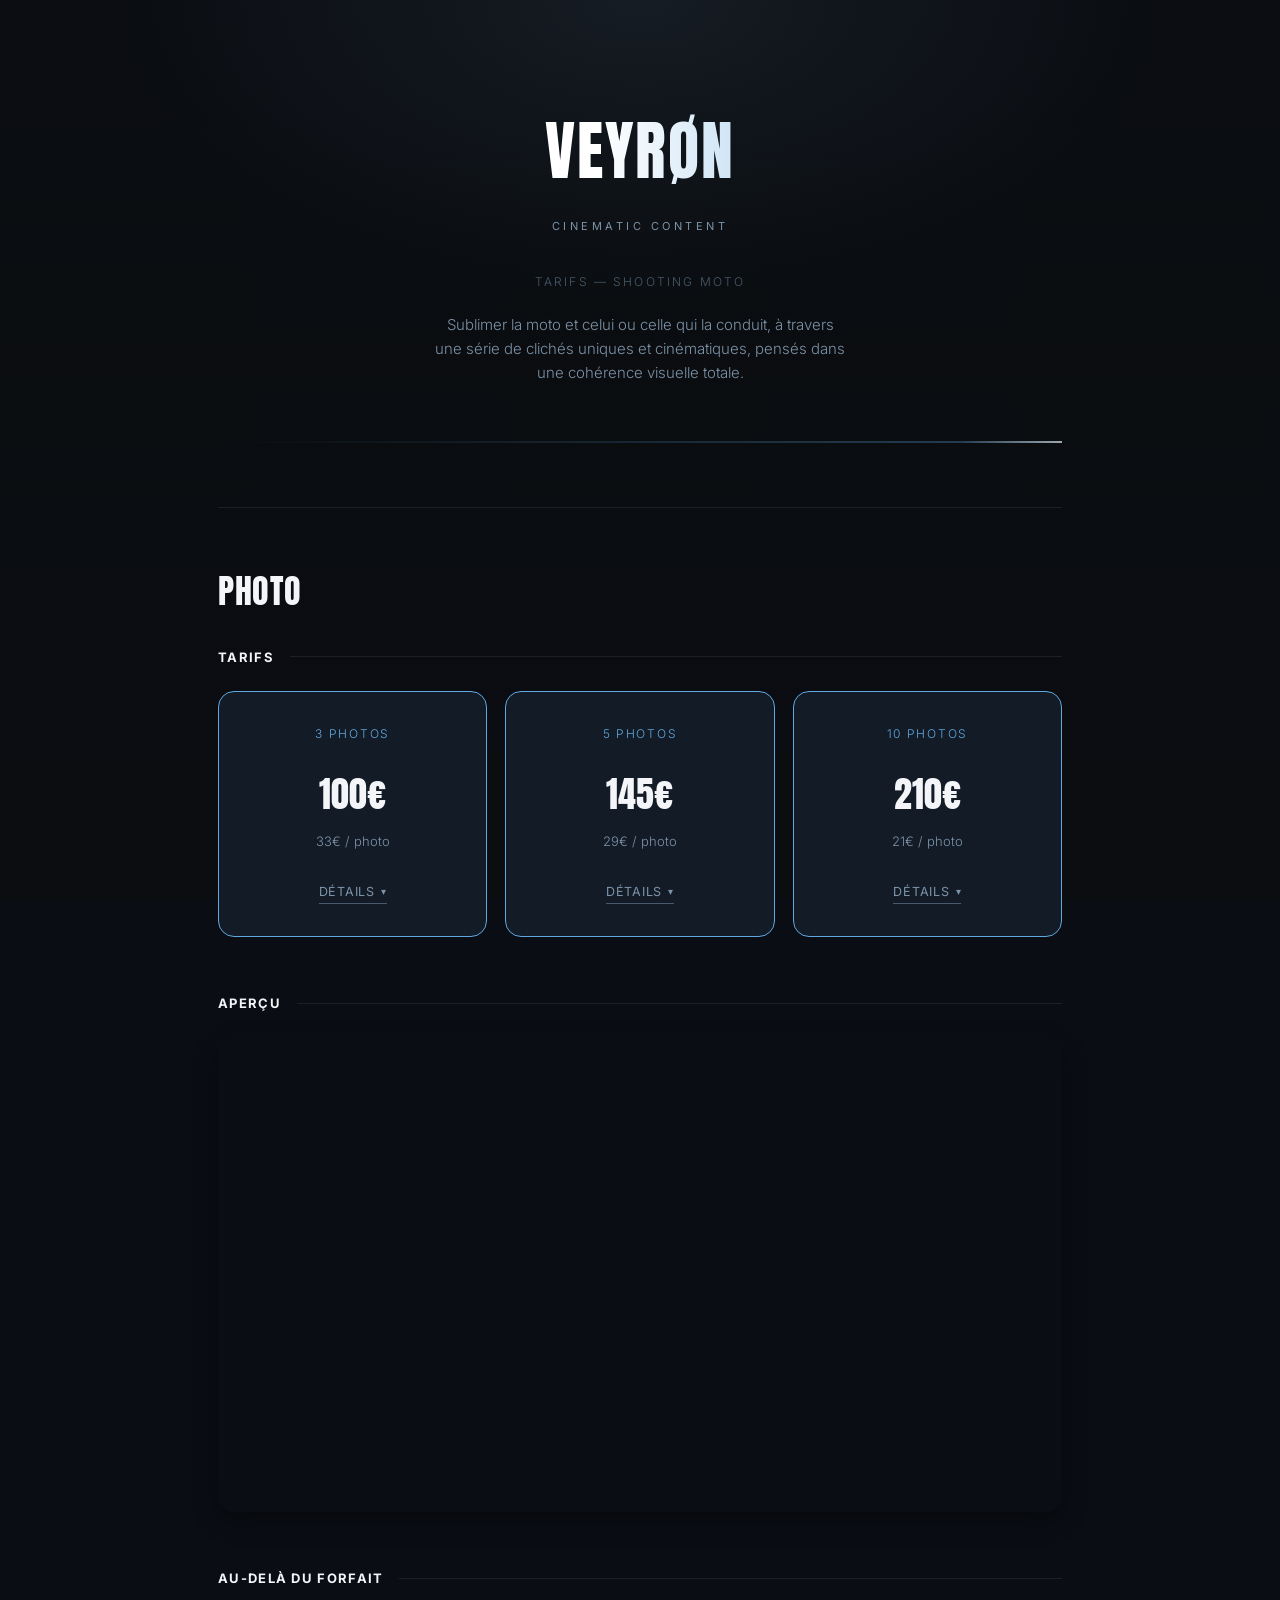
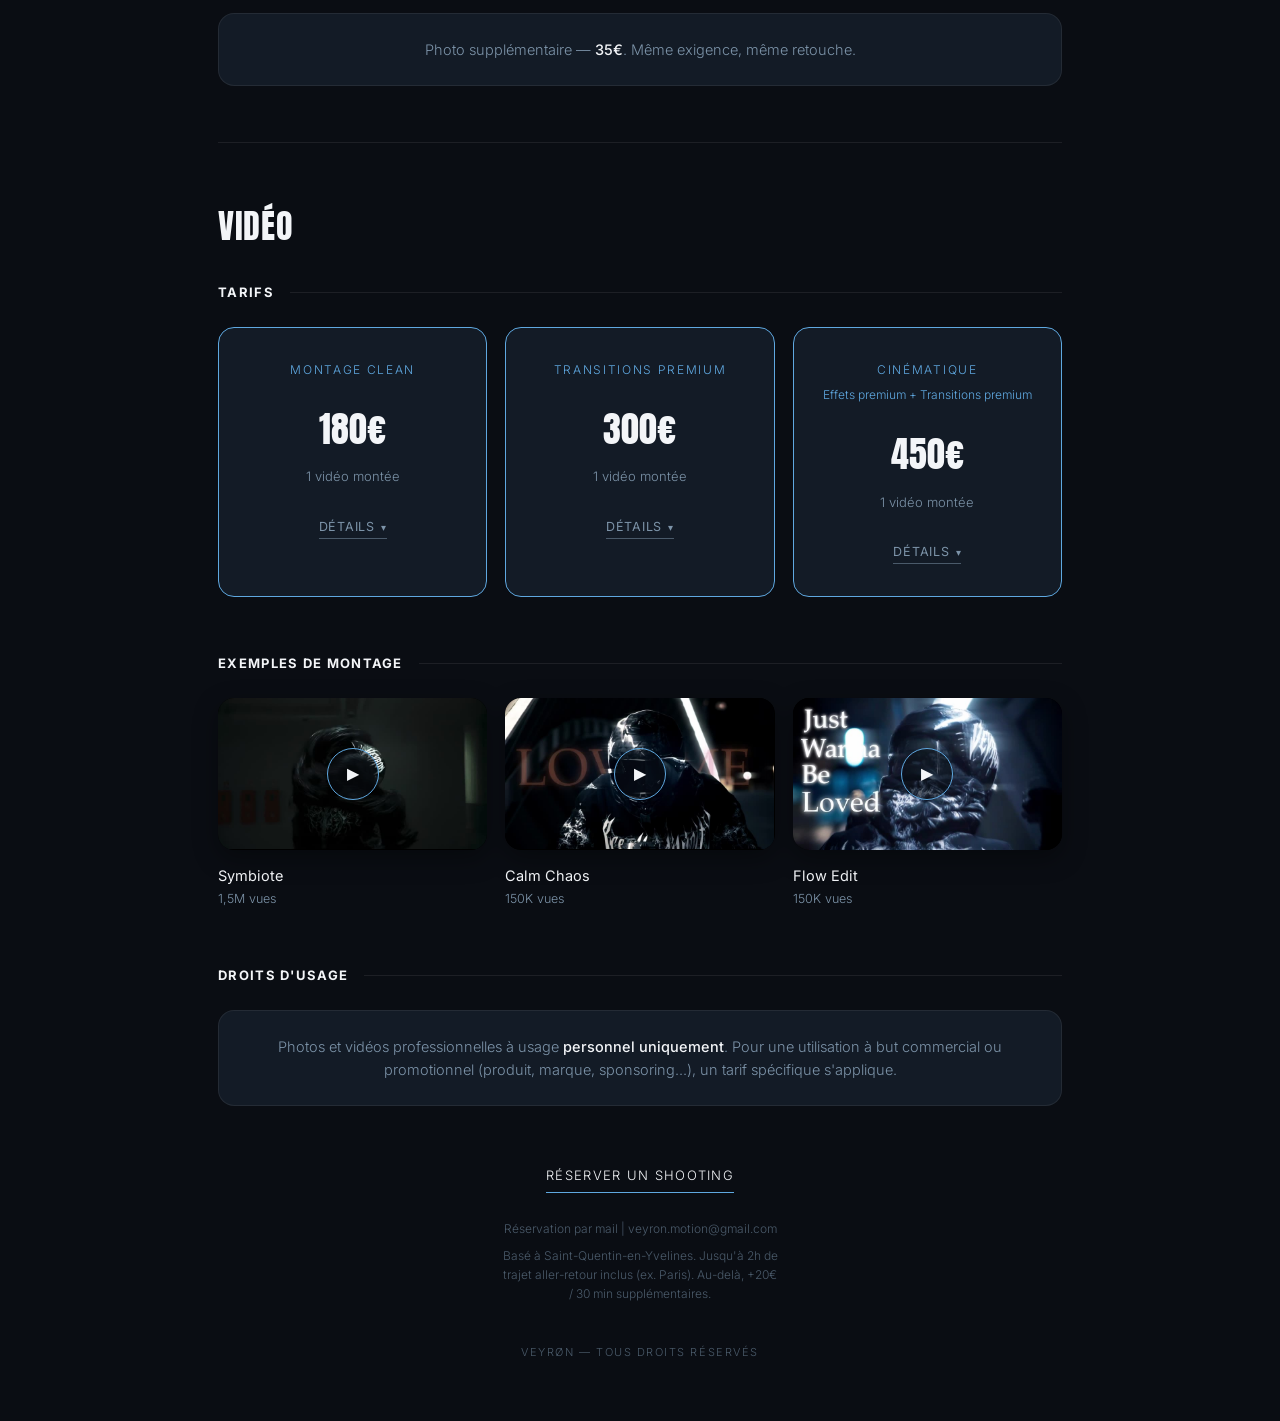
==== index.html @ ee070396 "Rename Index.html to index.html" ====
<!DOCTYPE html>
<html lang="fr">
<head>
<meta charset="UTF-8">
<meta name="viewport" content="width=device-width, initial-scale=1.0">
<title>VEYRØN — Tarifs</title>
<style>
  @import url('https://fonts.googleapis.com/css2?family=Anton&family=Inter:wght@300;400;500;700&display=swap');

  :root{
    --bg: #0A0D13;
    --card: #131B26;
    --card-border: rgba(255,255,255,0.07);
    --text: #F3F5F8;
    --muted: #7C93A8;
    --muted-2: #4A5A6A;
    --line: rgba(255,255,255,0.08);
    --accent: #5FA8E0;
    --accent-soft: rgba(95,168,224,0.30);
  }

  *{ box-sizing:border-box; }

  html, body{ height:100%; }

  body{
    margin:0;
    background:var(--bg);
    color:var(--text);
    font-family:'Inter', sans-serif;
    font-weight:300;
    line-height:1.6;
    -webkit-font-smoothing:antialiased;
    position:relative;
  }

  /* ---------- BACKGROUND PHOTO LAYER ----------
     Remplace background-image ci-dessous par le chemin de ta photo
     (ex: url('shoot-01.jpg')). Garde le double calque (dégradé + gris)
     pour rester lisible et fidèle au ton sombre de ton identité.
  ------------------------------------------------ */
  body::before{
    content:'';
    position:fixed;
    inset:0;
    z-index:-1;
    background:
      radial-gradient(ellipse 900px 500px at 50% 0%, rgba(95,168,224,0.10) 0%, transparent 60%),
      linear-gradient(180deg, rgba(10,13,19,0.94) 0%, rgba(10,13,19,0.90) 40%, rgba(10,13,19,0.97) 100%),
      url('');
    background-size:cover;
    background-position:center;
    filter:grayscale(35%);
  }

  .wrap{
    max-width:900px;
    margin:0 auto;
    padding:0 28px;
  }

  a{ color:inherit; }

  header{
    text-align:center;
    padding:100px 0 56px;
  }

  .wordmark{
    font-family:'Anton', sans-serif;
    font-weight:400;
    font-size:clamp(42px, 8vw, 64px);
    letter-spacing:0.03em;
    margin:0;
    background:linear-gradient(90deg, #FFFFFF 0%, #FFFFFF 45%, var(--accent) 100%);
    -webkit-background-clip:text;
    background-clip:text;
    color:transparent;
    animation:neonPulse 4s ease-in-out infinite;
  }

  @keyframes neonPulse{
    0%, 100%{ filter:drop-shadow(0 0 14px rgba(95,168,224,0.30)); }
    50%{ filter:drop-shadow(0 0 24px rgba(95,168,224,0.55)); }
  }

  .tagline{
    font-size:11px;
    letter-spacing:0.32em;
    text-transform:uppercase;
    color:var(--muted);
    margin:16px 0 0;
    font-weight:400;
  }

  .page-title{
    font-size:12px;
    letter-spacing:0.18em;
    text-transform:uppercase;
    color:var(--muted-2);
    margin:36px 0 0;
  }

  .intro{
    max-width:46ch;
    margin:22px auto 0;
    font-size:15px;
    color:var(--muted);
    font-weight:300;
  }

  .divider{
    height:2px;
    margin:0 0 64px;
    background:linear-gradient(90deg, transparent 0%, var(--accent-soft) 40%, #FFFFFF 50%, var(--accent-soft) 60%, transparent 100%);
    background-size:220% 100%;
    animation:shimmerMove 7s linear infinite;
  }

  @keyframes shimmerMove{
    0%{ background-position:140% 0; }
    100%{ background-position:-140% 0; }
  }

  .category-title{
    font-family:'Anton', sans-serif;
    font-weight:400;
    font-size:clamp(26px, 4vw, 34px);
    text-transform:uppercase;
    letter-spacing:0.02em;
    color:var(--text);
    text-align:left;
    margin:0 0 28px;
    padding-top:56px;
    border-top:1px solid var(--line);
  }

  .category-title:first-of-type{
    padding-top:0;
    border-top:none;
  }

  .section-label{
    display:flex;
    align-items:center;
    gap:16px;
    font-size:13px;
    font-weight:700;
    letter-spacing:0.1em;
    text-transform:uppercase;
    color:var(--text);
    margin:0 0 24px;
  }

  .section-label::after{
    content:'';
    flex:1;
    height:1px;
    background:var(--line);
  }

  .pricing{
    display:grid;
    grid-template-columns:repeat(3, 1fr);
    gap:18px;
    margin-bottom:56px;
  }

  .tier{
    background:var(--card);
    border:1px solid var(--accent);
    border-radius:16px;
    padding:32px 26px;
    text-align:center;
    opacity:0;
    transform:translateY(12px);
    animation:riseIn .6s ease forwards, glowPulse 3.5s ease-in-out infinite .6s;
  }

  .tier:nth-child(1){ animation-delay:.05s, .65s; }
  .tier:nth-child(2){ animation-delay:.15s, .75s; }
  .tier:nth-child(3){ animation-delay:.25s, .85s; }

  @keyframes riseIn{
    to{ opacity:1; transform:translateY(0); }
  }

  @keyframes glowPulse{
    0%, 100%{ box-shadow:0 0 0 1px var(--accent), 0 0 22px var(--accent-soft), 0 8px 24px rgba(0,0,0,0.35); }
    50%{ box-shadow:0 0 0 1px var(--accent), 0 0 38px rgba(95,168,224,0.5), 0 8px 24px rgba(0,0,0,0.35); }
  }

  .tier-eyebrow{
    font-size:12px;
    letter-spacing:0.14em;
    text-transform:uppercase;
    color:var(--accent);
    margin:0 0 22px;
    min-height:16px;
  }

  .tier-price{
    font-family:'Anton', sans-serif;
    font-weight:400;
    font-size:36px;
    margin:0;
    color:var(--text);
  }

  .tier-rate{
    font-size:13px;
    color:var(--muted);
    margin:8px 0 26px;
  }

  .toggle{
    background:none;
    border:none;
    color:var(--muted);
    font-family:'Inter', sans-serif;
    font-weight:400;
    font-size:12.5px;
    letter-spacing:0.06em;
    text-transform:uppercase;
    cursor:pointer;
    padding:0 0 4px;
    border-bottom:1px solid var(--muted-2);
    display:inline-flex;
    align-items:center;
    gap:6px;
    transition:color .2s ease, border-color .2s ease;
  }

  .toggle:hover{ color:var(--text); border-color:var(--accent); }

  .toggle:focus-visible{ outline:1px solid var(--accent); outline-offset:4px; }

  .toggle .arrow{
    display:inline-block;
    transition:transform .25s ease;
    font-size:10px;
  }

  .tier.is-open .toggle .arrow{ transform:rotate(180deg); }

  .details{
    display:grid;
    grid-template-rows:0fr;
    transition:grid-template-rows .35s ease;
    text-align:left;
  }

  .tier.is-open .details{ grid-template-rows:1fr; }

  .details-inner{ overflow:hidden; }

  .details-content{
    padding-top:26px;
  }

  .time-row{
    display:flex;
    justify-content:space-between;
    font-size:13.5px;
    padding:8px 0;
    border-bottom:1px solid var(--line);
    font-variant-numeric:tabular-nums;
  }

  .time-row span:first-child{ color:var(--muted); }

  .time-row.total{
    font-weight:400;
    color:var(--text);
    border-bottom:none;
    padding-top:12px;
  }

  .time-row.total span:first-child{ color:var(--text); }

  .details-note{
    font-size:13px;
    color:var(--muted);
    margin:18px 0 0;
  }

  .feature-list{
    list-style:none;
    margin:20px 0 0;
    padding:14px 0 4px;
    border-top:1px solid var(--line);
  }

  .feature-list li{
    display:flex;
    align-items:center;
    gap:10px;
    font-size:13.5px;
    color:var(--muted);
    padding:5px 0;
  }

  .feature-list li.checked{ color:var(--text); }

  .feature-list .icon{
    width:14px;
    flex-shrink:0;
    text-align:center;
    font-size:12px;
    color:var(--muted-2);
  }

  .feature-list li.checked .icon{ color:var(--accent); }

  .tier-subtitle{
    font-size:12px;
    color:var(--accent);
    margin:-16px 0 22px;
  }

  .showcase-grid{
    display:grid;
    grid-template-columns:repeat(3, 1fr);
    gap:18px;
  }

  .showcase-section{
    margin-bottom:56px;
  }

  .showcase-card{
    text-align:left;
  }

  .showcase-player{
    position:relative;
    width:100%;
    aspect-ratio:16/9;
    border-radius:16px;
    overflow:hidden;
    background:#000;
    box-shadow:0 8px 24px rgba(0,0,0,0.35);
  }

  .showcase-player video{
    width:100%;
    height:100%;
    object-fit:cover;
    display:block;
  }

  .play-btn{
    position:absolute;
    inset:0;
    margin:auto;
    width:52px;
    height:52px;
    border-radius:50%;
    border:1px solid var(--accent);
    background:rgba(10,13,19,0.55);
    color:var(--text);
    font-size:16px;
    display:flex;
    align-items:center;
    justify-content:center;
    cursor:pointer;
    transition:transform .2s ease, background .2s ease;
  }

  .play-btn:hover{ transform:scale(1.06); background:rgba(10,13,19,0.75); }

  .play-btn.is-hidden{ display:none; }

  .showcase-title{
    color:var(--text);
    font-size:14.5px;
    font-weight:400;
    margin:14px 0 2px;
  }

  .showcase-views{
    color:var(--muted);
    font-size:12.5px;
    margin:0;
  }

  .showcase-placeholder{
    display:flex;
    align-items:center;
    justify-content:center;
    text-align:center;
    height:100%;
    width:100%;
    border:1px dashed var(--card-border);
    border-radius:16px;
    color:var(--muted-2);
    font-size:12.5px;
    padding:20px;
  }

  @media (max-width:760px){
    .showcase-grid{ grid-template-columns:1fr; }
  }

  .extra{
    text-align:center;
    margin-bottom:56px;
  }

  .extra:last-of-type{
    margin-bottom:0;
  }

  .extra .section-label{ text-align:left; }

  .extra-card{
    background:var(--card);
    border:1px solid var(--card-border);
    border-radius:16px;
    padding:24px 28px;
  }

  .extra-card p{
    margin:0;
    font-size:14.5px;
    color:var(--muted);
  }

  .extra-card strong{ color:var(--text); font-weight:500; }

  footer{
    padding:56px 0 60px;
    text-align:center;
  }

  .cta{
    display:inline-block;
    font-size:13px;
    letter-spacing:0.1em;
    text-transform:uppercase;
    color:var(--text);
    text-decoration:none;
    border-bottom:1px solid var(--accent);
    padding-bottom:6px;
    transition:opacity .2s ease, text-shadow .3s ease, border-color .3s ease;
  }

  .cta:hover{
    opacity:1;
    border-color:#FFFFFF;
    text-shadow:0 0 14px rgba(95,168,224,0.65);
  }

  .cta:focus-visible{ outline:1px solid var(--accent); outline-offset:4px; }

  .fine-print{
    font-size:12px;
    color:var(--muted-2);
    margin:26px 0 0;
    max-width:40ch;
    margin-left:auto;
    margin-right:auto;
  }

  .fine-print + .fine-print{
    margin-top:8px;
  }

  .copyright{
    font-size:11px;
    letter-spacing:0.14em;
    text-transform:uppercase;
    color:var(--muted-2);
    margin:40px 0 0;
  }

  @media (max-width:760px){
    .pricing{ grid-template-columns:1fr; }
    body::before{ background-attachment:scroll; }
  }

  @media (prefers-reduced-motion: reduce){
    .details, .arrow{ transition:none; }
    .wordmark, .divider, .tier{ animation:none; }
    .tier{ box-shadow:0 0 0 1px var(--accent), 0 0 22px var(--accent-soft), 0 8px 24px rgba(0,0,0,0.35); }
    .wordmark{ filter:drop-shadow(0 0 16px rgba(95,168,224,0.35)); }
  }

  .gallery-section{
    margin:0 0 56px;
  }

  .gallery-frame{
    position:relative;
    width:100%;
    aspect-ratio:16/9;
    border-radius:16px;
    overflow:hidden;
    box-shadow:0 8px 24px rgba(0,0,0,0.35);
  }

  .gallery-frame img{
    position:absolute;
    inset:0;
    width:100%;
    height:100%;
    object-fit:cover;
    opacity:0;
    animation:galleryFade 20s ease-in-out infinite;
  }

  .gallery-frame img:nth-of-type(1){ animation-delay:0s; }
  .gallery-frame img:nth-of-type(2){ animation-delay:5s; }
  .gallery-frame img:nth-of-type(3){ animation-delay:10s; }
  .gallery-frame img:nth-of-type(4){ animation-delay:15s; }

  @keyframes galleryFade{
    0%{ opacity:0; }
    5%{ opacity:1; }
    23%{ opacity:1; }
    25%{ opacity:0; }
    100%{ opacity:0; }
  }

  @media (prefers-reduced-motion: reduce){
    .gallery-frame img{ animation:none; opacity:0; }
    .gallery-frame img:nth-of-type(1){ opacity:1; }
  }
</style>
</head>
<body>

<div class="wrap">

  <header>
    <p class="wordmark">VEYRØN</p>
    <p class="tagline">Cinematic Content</p>
    <p class="page-title">Tarifs — Shooting moto</p>
    <p class="intro">Sublimer la moto et celui ou celle qui la conduit, à travers une série de clichés uniques et cinématiques, pensés dans une cohérence visuelle totale.</p>
  </header>

  <div class="divider"></div>

  <div class="category-title">Photo</div>

  <div class="section-label">Tarifs</div>

  <section class="pricing">

    <article class="tier" data-tier="3">
      <p class="tier-eyebrow">3 Photos</p>
      <p class="tier-price">100€</p>
      <p class="tier-rate">33€ / photo</p>
      <button class="toggle" aria-expanded="false">
        <span class="label">Détails</span>
        <span class="arrow">▾</span>
      </button>
      <div class="details">
        <div class="details-inner">
          <div class="details-content">
            <div class="time-row"><span>Mise en place &amp; échange</span><span>1h00</span></div>
            <div class="time-row"><span>Déplacement</span><span>jusqu'à 2h00</span></div>
            <div class="time-row"><span>Shooting</span><span>0h30</span></div>
            <div class="time-row"><span>Retouche</span><span>1h00</span></div>
            <div class="time-row total"><span>Total</span><span>~4h30</span></div>
            <p class="details-note">Sélection parmi un shoot plus large.</p>
            <p class="details-note">Déplacement inclus jusqu'à 2h aller-retour (basé à Saint-Quentin-en-Yvelines). Au-delà, +20€ / 30 min.</p>
            <p class="details-note">Livraison des fichiers en haute résolution, réservés à un usage personnel.</p>
          </div>
        </div>
      </div>
    </article>

    <article class="tier" data-tier="5">
      <p class="tier-eyebrow">5 Photos</p>
      <p class="tier-price">145€</p>
      <p class="tier-rate">29€ / photo</p>
      <button class="toggle" aria-expanded="false">
        <span class="label">Détails</span>
        <span class="arrow">▾</span>
      </button>
      <div class="details">
        <div class="details-inner">
          <div class="details-content">
            <div class="time-row"><span>Mise en place &amp; échange</span><span>1h00</span></div>
            <div class="time-row"><span>Déplacement</span><span>jusqu'à 2h00</span></div>
            <div class="time-row"><span>Shooting</span><span>0h35</span></div>
            <div class="time-row"><span>Retouche</span><span>1h40</span></div>
            <div class="time-row total"><span>Total</span><span>~5h15</span></div>
            <p class="details-note">Sélection parmi un shoot plus large.</p>
            <p class="details-note">Déplacement inclus jusqu'à 2h aller-retour (basé à Saint-Quentin-en-Yvelines). Au-delà, +20€ / 30 min.</p>
            <p class="details-note">Livraison des fichiers en haute résolution, réservés à un usage personnel.</p>
          </div>
        </div>
      </div>
    </article>

    <article class="tier" data-tier="10">
      <p class="tier-eyebrow">10 Photos</p>
      <p class="tier-price">210€</p>
      <p class="tier-rate">21€ / photo</p>
      <button class="toggle" aria-expanded="false">
        <span class="label">Détails</span>
        <span class="arrow">▾</span>
      </button>
      <div class="details">
        <div class="details-inner">
          <div class="details-content">
            <div class="time-row"><span>Mise en place &amp; échange</span><span>1h00</span></div>
            <div class="time-row"><span>Déplacement</span><span>jusqu'à 2h00</span></div>
            <div class="time-row"><span>Shooting</span><span>0h40</span></div>
            <div class="time-row"><span>Retouche</span><span>3h20</span></div>
            <div class="time-row total"><span>Total</span><span>~7h00</span></div>
            <p class="details-note">Sélection parmi un shoot plus large.</p>
            <p class="details-note">Déplacement inclus jusqu'à 2h aller-retour (basé à Saint-Quentin-en-Yvelines). Au-delà, +20€ / 30 min.</p>
            <p class="details-note">Livraison des fichiers en haute résolution, réservés à un usage personnel.</p>
          </div>
        </div>
      </div>
    </article>

  </section>

  <div class="gallery-section">
    <div class="section-label">Aperçu</div>
    <div class="gallery-frame">
      <img src="[data-uri]" alt="Photo issue d'un shooting VEYRØN — casque et éclairage ambré">
      <img src="[data-uri]" alt="Photo issue d'un shooting VEYRØN — moto en environnement urbain nocturne">
      <img src="[data-uri]" alt="Photo issue d'un shooting VEYRØN — casque chrome en contre-jour">
      <img src="[data-uri]" alt="Photo issue d'un shooting VEYRØN — casque noir AGV en clair-obscur">
    </div>
  </div>

  <div class="extra">
    <div class="section-label">Au-delà du forfait</div>
    <div class="extra-card">
      <p>Photo supplémentaire — <strong>35€</strong>. Même exigence, même retouche.</p>
    </div>
  </div>

  <div class="category-title">Vidéo</div>

  <div class="section-label">Tarifs</div>

  <section class="pricing">

    <article class="tier" data-tier="clean">
      <p class="tier-eyebrow">Montage Clean</p>
      <p class="tier-price">180€</p>
      <p class="tier-rate">1 vidéo montée</p>
      <button class="toggle" aria-expanded="false">
        <span class="label">Détails</span>
        <span class="arrow">▾</span>
      </button>
      <div class="details">
        <div class="details-inner">
          <div class="details-content">
            <div class="time-row"><span>Brief créatif (appel)</span><span>0h30</span></div>
            <div class="time-row"><span>Déplacement</span><span>jusqu'à 2h00</span></div>
            <div class="time-row"><span>Tournage</span><span>1h15</span></div>
            <div class="time-row"><span>Montage</span><span>4h00</span></div>
            <div class="time-row total"><span>Total</span><span>~7h45</span></div>
            <ul class="feature-list">
              <li class="checked"><span class="icon">✓</span>Plans 4K filmés professionnellement</li>
              <li class="checked"><span class="icon">✓</span>Étalonnage cinématographique</li>
              <li class="checked"><span class="icon">✓</span>Transitions classiques</li>
              <li><span class="icon">✕</span>Transitions premium</li>
              <li><span class="icon">✕</span>Sound design personnalisé</li>
              <li><span class="icon">✕</span>Effets premium sur les clips</li>
              <li><span class="icon">✕</span>Boucle seamless</li>
            </ul>
            <p class="details-note">Déplacement inclus jusqu'à 2h aller-retour (basé à Saint-Quentin-en-Yvelines). Au-delà, +20€ / 30 min.</p>
            <p class="details-note">Livraison des fichiers en haute résolution, réservés à un usage personnel.</p>
          </div>
        </div>
      </div>
    </article>

    <article class="tier" data-tier="premium">
      <p class="tier-eyebrow">Transitions Premium</p>
      <p class="tier-price">300€</p>
      <p class="tier-rate">1 vidéo montée</p>
      <button class="toggle" aria-expanded="false">
        <span class="label">Détails</span>
        <span class="arrow">▾</span>
      </button>
      <div class="details">
        <div class="details-inner">
          <div class="details-content">
            <div class="time-row"><span>Brief créatif (appel)</span><span>0h30</span></div>
            <div class="time-row"><span>Déplacement</span><span>jusqu'à 2h00</span></div>
            <div class="time-row"><span>Tournage</span><span>1h15</span></div>
            <div class="time-row"><span>Montage</span><span>6h00</span></div>
            <div class="time-row total"><span>Total</span><span>~9h45</span></div>
            <ul class="feature-list">
              <li class="checked"><span class="icon">✓</span>Plans 4K filmés professionnellement</li>
              <li class="checked"><span class="icon">✓</span>Étalonnage cinématographique</li>
              <li class="checked"><span class="icon">✓</span>Transitions classiques</li>
              <li class="checked"><span class="icon">✓</span>Transitions premium</li>
              <li class="checked"><span class="icon">✓</span>Sound design personnalisé</li>
              <li><span class="icon">✕</span>Effets premium sur les clips</li>
              <li><span class="icon">✕</span>Boucle seamless</li>
            </ul>
            <p class="details-note">Déplacement inclus jusqu'à 2h aller-retour (basé à Saint-Quentin-en-Yvelines). Au-delà, +20€ / 30 min.</p>
            <p class="details-note">Livraison des fichiers en haute résolution, réservés à un usage personnel.</p>
          </div>
        </div>
      </div>
    </article>

    <article class="tier" data-tier="cinematique">
      <p class="tier-eyebrow">Cinématique</p>
      <p class="tier-subtitle">Effets premium + Transitions premium</p>
      <p class="tier-price">450€</p>
      <p class="tier-rate">1 vidéo montée</p>
      <button class="toggle" aria-expanded="false">
        <span class="label">Détails</span>
        <span class="arrow">▾</span>
      </button>
      <div class="details">
        <div class="details-inner">
          <div class="details-content">
            <div class="time-row"><span>Brief créatif (appel)</span><span>0h30</span></div>
            <div class="time-row"><span>Déplacement</span><span>jusqu'à 2h00</span></div>
            <div class="time-row"><span>Tournage</span><span>1h15</span></div>
            <div class="time-row"><span>Montage</span><span>10h00</span></div>
            <div class="time-row total"><span>Total</span><span>~13h45</span></div>
            <ul class="feature-list">
              <li class="checked"><span class="icon">✓</span>Plans 4K filmés professionnellement</li>
              <li class="checked"><span class="icon">✓</span>Étalonnage cinématographique</li>
              <li class="checked"><span class="icon">✓</span>Transitions classiques</li>
              <li class="checked"><span class="icon">✓</span>Transitions premium</li>
              <li class="checked"><span class="icon">✓</span>Sound design personnalisé</li>
              <li class="checked"><span class="icon">✓</span>Effets premium sur les clips</li>
              <li class="checked"><span class="icon">✓</span>Boucle seamless</li>
            </ul>
            <p class="details-note">Déplacement inclus jusqu'à 2h aller-retour (basé à Saint-Quentin-en-Yvelines). Au-delà, +20€ / 30 min.</p>
            <p class="details-note">Livraison des fichiers en haute résolution, réservés à un usage personnel.</p>
          </div>
        </div>
      </div>
    </article>

  </section>

  <div class="showcase-section">
    <div class="section-label">Exemples de montage</div>
    <div class="showcase-grid">

      <div class="showcase-card">
        <div class="showcase-player">
          <video preload="metadata" poster="[data-uri]" playsinline>
            <source src="venom.mp4" type="video/mp4">
          </video>
          <button class="play-btn" aria-label="Lire la vidéo">▶</button>
        </div>
        <p class="showcase-title">Symbiote</p>
        <p class="showcase-views">1,5M vues</p>
      </div>

      <div class="showcase-card">
        <div class="showcase-player">
          <video preload="metadata" poster="[data-uri]" playsinline>
            <source src="calm-chaos.mp4" type="video/mp4">
          </video>
          <button class="play-btn" aria-label="Lire la vidéo">▶</button>
        </div>
        <p class="showcase-title">Calm Chaos</p>
        <p class="showcase-views">150K vues</p>
      </div>

      <div class="showcase-card">
        <div class="showcase-player">
          <video preload="metadata" poster="[data-uri]" playsinline>
            <source src="flow-edit.mp4" type="video/mp4">
          </video>
          <button class="play-btn" aria-label="Lire la vidéo">▶</button>
        </div>
        <p class="showcase-title">Flow Edit</p>
        <p class="showcase-views">150K vues</p>
      </div>

    </div>
  </div>

  <div class="extra">
    <div class="section-label">Droits d'usage</div>
    <div class="extra-card">
      <p>Photos et vidéos professionnelles à usage <strong>personnel uniquement</strong>. Pour une utilisation à but commercial ou promotionnel (produit, marque, sponsoring...), un tarif spécifique s'applique.</p>
    </div>
  </div>

  <footer>
    <a class="cta" href="mailto:veyron.motion@gmail.com?subject=RESERVATION%20SHOOTING">Réserver un shooting</a>
    <p class="fine-print">Réservation par mail | veyron.motion@gmail.com</p>
    <p class="fine-print">Basé à Saint-Quentin-en-Yvelines. Jusqu'à 2h de trajet aller-retour inclus (ex. Paris). Au-delà, +20€ / 30 min supplémentaires.</p>
    <p class="copyright">VEYRØN — Tous droits réservés</p>
  </footer>

</div>

<script>
  document.querySelectorAll('.toggle').forEach(function(btn){
    btn.addEventListener('click', function(){
      var tier = btn.closest('.tier');
      var expanded = btn.getAttribute('aria-expanded') === 'true';
      btn.setAttribute('aria-expanded', String(!expanded));
      tier.classList.toggle('is-open', !expanded);
    });
  });
  document.querySelectorAll('.showcase-player').forEach(function(player){
    var video = player.querySelector('video');
    var btn = player.querySelector('.play-btn');
    if(!video || !btn) return;
    btn.addEventListener('click', function(){
      video.controls = true;
      video.play();
      btn.classList.add('is-hidden');
    });
  });
</script>

</body>
</html>
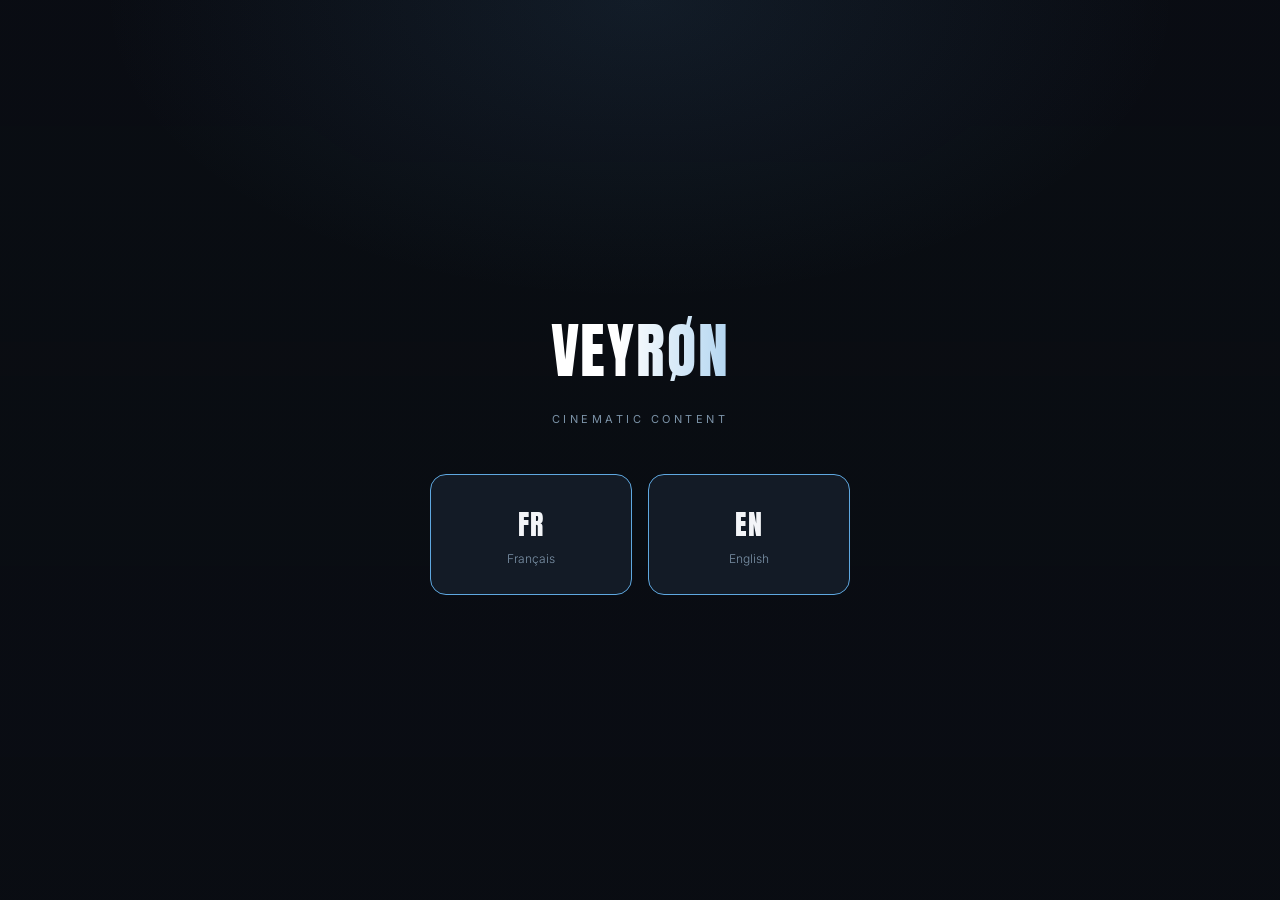
==== commit bc3a9f4c: "Rename Index.html to index.html" ====
--- a/index.html
+++ b/index.html
@@ -3,9 +3,9 @@
 <head>
 <meta charset="UTF-8">
 <meta name="viewport" content="width=device-width, initial-scale=1.0">
-<title>VEYRØN — Tarifs</title>
+<title>VEYRØN</title>
 <style>
-  @import url('https://fonts.googleapis.com/css2?family=Anton&family=Inter:wght@300;400;500;700&display=swap');
+  @import url('https://fonts.googleapis.com/css2?family=Anton&family=Inter:wght@300;400;500&display=swap');
 
   :root{
     --bg: #0A0D13;
@@ -13,7 +13,6 @@
     --card-border: rgba(255,255,255,0.07);
     --text: #F3F5F8;
     --muted: #7C93A8;
-    --muted-2: #4A5A6A;
     --line: rgba(255,255,255,0.08);
     --accent: #5FA8E0;
     --accent-soft: rgba(95,168,224,0.30);
@@ -29,16 +28,13 @@
     color:var(--text);
     font-family:'Inter', sans-serif;
     font-weight:300;
-    line-height:1.6;
     -webkit-font-smoothing:antialiased;
-    position:relative;
+    display:flex;
+    align-items:center;
+    justify-content:center;
+    padding:24px;
   }
 
-  /* ---------- BACKGROUND PHOTO LAYER ----------
-     Remplace background-image ci-dessous par le chemin de ta photo
-     (ex: url('shoot-01.jpg')). Garde le double calque (dégradé + gris)
-     pour rester lisible et fidèle au ton sombre de ton identité.
-  ------------------------------------------------ */
   body::before{
     content:'';
     position:fixed;
@@ -46,30 +42,19 @@
     z-index:-1;
     background:
       radial-gradient(ellipse 900px 500px at 50% 0%, rgba(95,168,224,0.10) 0%, transparent 60%),
-      linear-gradient(180deg, rgba(10,13,19,0.94) 0%, rgba(10,13,19,0.90) 40%, rgba(10,13,19,0.97) 100%),
-      url('');
-    background-size:cover;
-    background-position:center;
-    filter:grayscale(35%);
+      linear-gradient(180deg, rgba(10,13,19,0.94) 0%, rgba(10,13,19,0.90) 40%, rgba(10,13,19,0.97) 100%);
   }
 
   .wrap{
-    max-width:900px;
-    margin:0 auto;
-    padding:0 28px;
-  }
-
-  a{ color:inherit; }
-
-  header{
     text-align:center;
-    padding:100px 0 56px;
+    max-width:420px;
+    width:100%;
   }
 
   .wordmark{
     font-family:'Anton', sans-serif;
     font-weight:400;
-    font-size:clamp(42px, 8vw, 64px);
+    font-size:clamp(42px, 10vw, 60px);
     letter-spacing:0.03em;
     margin:0;
     background:linear-gradient(90deg, #FFFFFF 0%, #FFFFFF 45%, var(--accent) 100%);
@@ -89,736 +74,74 @@
     letter-spacing:0.32em;
     text-transform:uppercase;
     color:var(--muted);
-    margin:16px 0 0;
+    margin:16px 0 48px;
     font-weight:400;
   }
 
-  .page-title{
-    font-size:12px;
-    letter-spacing:0.18em;
-    text-transform:uppercase;
-    color:var(--muted-2);
-    margin:36px 0 0;
+  .lang-grid{
+    display:grid;
+    grid-template-columns:1fr 1fr;
+    gap:16px;
   }
 
-  .intro{
-    max-width:46ch;
-    margin:22px auto 0;
-    font-size:15px;
-    color:var(--muted);
-    font-weight:300;
-  }
-
-  .divider{
-    height:2px;
-    margin:0 0 64px;
-    background:linear-gradient(90deg, transparent 0%, var(--accent-soft) 40%, #FFFFFF 50%, var(--accent-soft) 60%, transparent 100%);
-    background-size:220% 100%;
-    animation:shimmerMove 7s linear infinite;
-  }
-
-  @keyframes shimmerMove{
-    0%{ background-position:140% 0; }
-    100%{ background-position:-140% 0; }
-  }
-
-  .category-title{
-    font-family:'Anton', sans-serif;
-    font-weight:400;
-    font-size:clamp(26px, 4vw, 34px);
-    text-transform:uppercase;
-    letter-spacing:0.02em;
-    color:var(--text);
-    text-align:left;
-    margin:0 0 28px;
-    padding-top:56px;
-    border-top:1px solid var(--line);
-  }
-
-  .category-title:first-of-type{
-    padding-top:0;
-    border-top:none;
-  }
-
-  .section-label{
-    display:flex;
-    align-items:center;
-    gap:16px;
-    font-size:13px;
-    font-weight:700;
-    letter-spacing:0.1em;
-    text-transform:uppercase;
-    color:var(--text);
-    margin:0 0 24px;
-  }
-
-  .section-label::after{
-    content:'';
-    flex:1;
-    height:1px;
-    background:var(--line);
-  }
-
-  .pricing{
-    display:grid;
-    grid-template-columns:repeat(3, 1fr);
-    gap:18px;
-    margin-bottom:56px;
-  }
-
-  .tier{
+  .lang-card{
     background:var(--card);
     border:1px solid var(--accent);
     border-radius:16px;
-    padding:32px 26px;
-    text-align:center;
-    opacity:0;
-    transform:translateY(12px);
-    animation:riseIn .6s ease forwards, glowPulse 3.5s ease-in-out infinite .6s;
+    padding:28px 16px;
+    text-decoration:none;
+    color:var(--text);
+    display:block;
+    animation:glowPulse 3.5s ease-in-out infinite;
+    transition:transform .2s ease;
   }
 
-  .tier:nth-child(1){ animation-delay:.05s, .65s; }
-  .tier:nth-child(2){ animation-delay:.15s, .75s; }
-  .tier:nth-child(3){ animation-delay:.25s, .85s; }
+  .lang-card:hover{ transform:translateY(-2px); }
 
-  @keyframes riseIn{
-    to{ opacity:1; transform:translateY(0); }
-  }
+  .lang-card:nth-child(2){ animation-delay:.4s; }
 
   @keyframes glowPulse{
     0%, 100%{ box-shadow:0 0 0 1px var(--accent), 0 0 22px var(--accent-soft), 0 8px 24px rgba(0,0,0,0.35); }
     50%{ box-shadow:0 0 0 1px var(--accent), 0 0 38px rgba(95,168,224,0.5), 0 8px 24px rgba(0,0,0,0.35); }
   }
 
-  .tier-eyebrow{
-    font-size:12px;
-    letter-spacing:0.14em;
-    text-transform:uppercase;
-    color:var(--accent);
-    margin:0 0 22px;
-    min-height:16px;
+  .lang-code{
+    font-family:'Anton', sans-serif;
+    font-weight:400;
+    font-size:28px;
+    letter-spacing:0.04em;
+    margin:0 0 6px;
   }
 
-  .tier-price{
-    font-family:'Anton', sans-serif;
-    font-weight:400;
-    font-size:36px;
-    margin:0;
-    color:var(--text);
-  }
-
-  .tier-rate{
-    font-size:13px;
+  .lang-label{
+    font-size:12px;
     color:var(--muted);
-    margin:8px 0 26px;
-  }
-
-  .toggle{
-    background:none;
-    border:none;
-    color:var(--muted);
-    font-family:'Inter', sans-serif;
-    font-weight:400;
-    font-size:12.5px;
-    letter-spacing:0.06em;
-    text-transform:uppercase;
-    cursor:pointer;
-    padding:0 0 4px;
-    border-bottom:1px solid var(--muted-2);
-    display:inline-flex;
-    align-items:center;
-    gap:6px;
-    transition:color .2s ease, border-color .2s ease;
-  }
-
-  .toggle:hover{ color:var(--text); border-color:var(--accent); }
-
-  .toggle:focus-visible{ outline:1px solid var(--accent); outline-offset:4px; }
-
-  .toggle .arrow{
-    display:inline-block;
-    transition:transform .25s ease;
-    font-size:10px;
-  }
-
-  .tier.is-open .toggle .arrow{ transform:rotate(180deg); }
-
-  .details{
-    display:grid;
-    grid-template-rows:0fr;
-    transition:grid-template-rows .35s ease;
-    text-align:left;
-  }
-
-  .tier.is-open .details{ grid-template-rows:1fr; }
-
-  .details-inner{ overflow:hidden; }
-
-  .details-content{
-    padding-top:26px;
-  }
-
-  .time-row{
-    display:flex;
-    justify-content:space-between;
-    font-size:13.5px;
-    padding:8px 0;
-    border-bottom:1px solid var(--line);
-    font-variant-numeric:tabular-nums;
-  }
-
-  .time-row span:first-child{ color:var(--muted); }
-
-  .time-row.total{
-    font-weight:400;
-    color:var(--text);
-    border-bottom:none;
-    padding-top:12px;
-  }
-
-  .time-row.total span:first-child{ color:var(--text); }
-
-  .details-note{
-    font-size:13px;
-    color:var(--muted);
-    margin:18px 0 0;
-  }
-
-  .feature-list{
-    list-style:none;
-    margin:20px 0 0;
-    padding:14px 0 4px;
-    border-top:1px solid var(--line);
-  }
-
-  .feature-list li{
-    display:flex;
-    align-items:center;
-    gap:10px;
-    font-size:13.5px;
-    color:var(--muted);
-    padding:5px 0;
-  }
-
-  .feature-list li.checked{ color:var(--text); }
-
-  .feature-list .icon{
-    width:14px;
-    flex-shrink:0;
-    text-align:center;
-    font-size:12px;
-    color:var(--muted-2);
-  }
-
-  .feature-list li.checked .icon{ color:var(--accent); }
-
-  .tier-subtitle{
-    font-size:12px;
-    color:var(--accent);
-    margin:-16px 0 22px;
-  }
-
-  .showcase-grid{
-    display:grid;
-    grid-template-columns:repeat(3, 1fr);
-    gap:18px;
-  }
-
-  .showcase-section{
-    margin-bottom:56px;
-  }
-
-  .showcase-card{
-    text-align:left;
-  }
-
-  .showcase-player{
-    position:relative;
-    width:100%;
-    aspect-ratio:16/9;
-    border-radius:16px;
-    overflow:hidden;
-    background:#000;
-    box-shadow:0 8px 24px rgba(0,0,0,0.35);
-  }
-
-  .showcase-player video{
-    width:100%;
-    height:100%;
-    object-fit:cover;
-    display:block;
-  }
-
-  .play-btn{
-    position:absolute;
-    inset:0;
-    margin:auto;
-    width:52px;
-    height:52px;
-    border-radius:50%;
-    border:1px solid var(--accent);
-    background:rgba(10,13,19,0.55);
-    color:var(--text);
-    font-size:16px;
-    display:flex;
-    align-items:center;
-    justify-content:center;
-    cursor:pointer;
-    transition:transform .2s ease, background .2s ease;
-  }
-
-  .play-btn:hover{ transform:scale(1.06); background:rgba(10,13,19,0.75); }
-
-  .play-btn.is-hidden{ display:none; }
-
-  .showcase-title{
-    color:var(--text);
-    font-size:14.5px;
-    font-weight:400;
-    margin:14px 0 2px;
-  }
-
-  .showcase-views{
-    color:var(--muted);
-    font-size:12.5px;
     margin:0;
   }
 
-  .showcase-placeholder{
-    display:flex;
-    align-items:center;
-    justify-content:center;
-    text-align:center;
-    height:100%;
-    width:100%;
-    border:1px dashed var(--card-border);
-    border-radius:16px;
-    color:var(--muted-2);
-    font-size:12.5px;
-    padding:20px;
-  }
-
-  @media (max-width:760px){
-    .showcase-grid{ grid-template-columns:1fr; }
-  }
-
-  .extra{
-    text-align:center;
-    margin-bottom:56px;
-  }
-
-  .extra:last-of-type{
-    margin-bottom:0;
-  }
-
-  .extra .section-label{ text-align:left; }
-
-  .extra-card{
-    background:var(--card);
-    border:1px solid var(--card-border);
-    border-radius:16px;
-    padding:24px 28px;
-  }
-
-  .extra-card p{
-    margin:0;
-    font-size:14.5px;
-    color:var(--muted);
-  }
-
-  .extra-card strong{ color:var(--text); font-weight:500; }
-
-  footer{
-    padding:56px 0 60px;
-    text-align:center;
-  }
-
-  .cta{
-    display:inline-block;
-    font-size:13px;
-    letter-spacing:0.1em;
-    text-transform:uppercase;
-    color:var(--text);
-    text-decoration:none;
-    border-bottom:1px solid var(--accent);
-    padding-bottom:6px;
-    transition:opacity .2s ease, text-shadow .3s ease, border-color .3s ease;
-  }
-
-  .cta:hover{
-    opacity:1;
-    border-color:#FFFFFF;
-    text-shadow:0 0 14px rgba(95,168,224,0.65);
-  }
-
-  .cta:focus-visible{ outline:1px solid var(--accent); outline-offset:4px; }
-
-  .fine-print{
-    font-size:12px;
-    color:var(--muted-2);
-    margin:26px 0 0;
-    max-width:40ch;
-    margin-left:auto;
-    margin-right:auto;
-  }
-
-  .fine-print + .fine-print{
-    margin-top:8px;
-  }
-
-  .copyright{
-    font-size:11px;
-    letter-spacing:0.14em;
-    text-transform:uppercase;
-    color:var(--muted-2);
-    margin:40px 0 0;
-  }
-
-  @media (max-width:760px){
-    .pricing{ grid-template-columns:1fr; }
-    body::before{ background-attachment:scroll; }
-  }
-
   @media (prefers-reduced-motion: reduce){
-    .details, .arrow{ transition:none; }
-    .wordmark, .divider, .tier{ animation:none; }
-    .tier{ box-shadow:0 0 0 1px var(--accent), 0 0 22px var(--accent-soft), 0 8px 24px rgba(0,0,0,0.35); }
-    .wordmark{ filter:drop-shadow(0 0 16px rgba(95,168,224,0.35)); }
-  }
-
-  .gallery-section{
-    margin:0 0 56px;
-  }
-
-  .gallery-frame{
-    position:relative;
-    width:100%;
-    aspect-ratio:16/9;
-    border-radius:16px;
-    overflow:hidden;
-    box-shadow:0 8px 24px rgba(0,0,0,0.35);
-  }
-
-  .gallery-frame img{
-    position:absolute;
-    inset:0;
-    width:100%;
-    height:100%;
-    object-fit:cover;
-    opacity:0;
-    animation:galleryFade 20s ease-in-out infinite;
-  }
-
-  .gallery-frame img:nth-of-type(1){ animation-delay:0s; }
-  .gallery-frame img:nth-of-type(2){ animation-delay:5s; }
-  .gallery-frame img:nth-of-type(3){ animation-delay:10s; }
-  .gallery-frame img:nth-of-type(4){ animation-delay:15s; }
-
-  @keyframes galleryFade{
-    0%{ opacity:0; }
-    5%{ opacity:1; }
-    23%{ opacity:1; }
-    25%{ opacity:0; }
-    100%{ opacity:0; }
-  }
-
-  @media (prefers-reduced-motion: reduce){
-    .gallery-frame img{ animation:none; opacity:0; }
-    .gallery-frame img:nth-of-type(1){ opacity:1; }
+    .wordmark, .lang-card{ animation:none; }
+    .lang-card{ box-shadow:0 0 0 1px var(--accent), 0 0 22px var(--accent-soft), 0 8px 24px rgba(0,0,0,0.35); }
   }
 </style>
 </head>
 <body>
 
-<div class="wrap">
-
-  <header>
+  <div class="wrap">
     <p class="wordmark">VEYRØN</p>
     <p class="tagline">Cinematic Content</p>
-    <p class="page-title">Tarifs — Shooting moto</p>
-    <p class="intro">Sublimer la moto et celui ou celle qui la conduit, à travers une série de clichés uniques et cinématiques, pensés dans une cohérence visuelle totale.</p>
-  </header>
 
-  <div class="divider"></div>
-
-  <div class="category-title">Photo</div>
-
-  <div class="section-label">Tarifs</div>
-
-  <section class="pricing">
-
-    <article class="tier" data-tier="3">
-      <p class="tier-eyebrow">3 Photos</p>
-      <p class="tier-price">100€</p>
-      <p class="tier-rate">33€ / photo</p>
-      <button class="toggle" aria-expanded="false">
-        <span class="label">Détails</span>
-        <span class="arrow">▾</span>
-      </button>
-      <div class="details">
-        <div class="details-inner">
-          <div class="details-content">
-            <div class="time-row"><span>Mise en place &amp; échange</span><span>1h00</span></div>
-            <div class="time-row"><span>Déplacement</span><span>jusqu'à 2h00</span></div>
-            <div class="time-row"><span>Shooting</span><span>0h30</span></div>
-            <div class="time-row"><span>Retouche</span><span>1h00</span></div>
-            <div class="time-row total"><span>Total</span><span>~4h30</span></div>
-            <p class="details-note">Sélection parmi un shoot plus large.</p>
-            <p class="details-note">Déplacement inclus jusqu'à 2h aller-retour (basé à Saint-Quentin-en-Yvelines). Au-delà, +20€ / 30 min.</p>
-            <p class="details-note">Livraison des fichiers en haute résolution, réservés à un usage personnel.</p>
-          </div>
-        </div>
-      </div>
-    </article>
-
-    <article class="tier" data-tier="5">
-      <p class="tier-eyebrow">5 Photos</p>
-      <p class="tier-price">145€</p>
-      <p class="tier-rate">29€ / photo</p>
-      <button class="toggle" aria-expanded="false">
-        <span class="label">Détails</span>
-        <span class="arrow">▾</span>
-      </button>
-      <div class="details">
-        <div class="details-inner">
-          <div class="details-content">
-            <div class="time-row"><span>Mise en place &amp; échange</span><span>1h00</span></div>
-            <div class="time-row"><span>Déplacement</span><span>jusqu'à 2h00</span></div>
-            <div class="time-row"><span>Shooting</span><span>0h35</span></div>
-            <div class="time-row"><span>Retouche</span><span>1h40</span></div>
-            <div class="time-row total"><span>Total</span><span>~5h15</span></div>
-            <p class="details-note">Sélection parmi un shoot plus large.</p>
-            <p class="details-note">Déplacement inclus jusqu'à 2h aller-retour (basé à Saint-Quentin-en-Yvelines). Au-delà, +20€ / 30 min.</p>
-            <p class="details-note">Livraison des fichiers en haute résolution, réservés à un usage personnel.</p>
-          </div>
-        </div>
-      </div>
-    </article>
-
-    <article class="tier" data-tier="10">
-      <p class="tier-eyebrow">10 Photos</p>
-      <p class="tier-price">210€</p>
-      <p class="tier-rate">21€ / photo</p>
-      <button class="toggle" aria-expanded="false">
-        <span class="label">Détails</span>
-        <span class="arrow">▾</span>
-      </button>
-      <div class="details">
-        <div class="details-inner">
-          <div class="details-content">
-            <div class="time-row"><span>Mise en place &amp; échange</span><span>1h00</span></div>
-            <div class="time-row"><span>Déplacement</span><span>jusqu'à 2h00</span></div>
-            <div class="time-row"><span>Shooting</span><span>0h40</span></div>
-            <div class="time-row"><span>Retouche</span><span>3h20</span></div>
-            <div class="time-row total"><span>Total</span><span>~7h00</span></div>
-            <p class="details-note">Sélection parmi un shoot plus large.</p>
-            <p class="details-note">Déplacement inclus jusqu'à 2h aller-retour (basé à Saint-Quentin-en-Yvelines). Au-delà, +20€ / 30 min.</p>
-            <p class="details-note">Livraison des fichiers en haute résolution, réservés à un usage personnel.</p>
-          </div>
-        </div>
-      </div>
-    </article>
-
-  </section>
-
-  <div class="gallery-section">
-    <div class="section-label">Aperçu</div>
-    <div class="gallery-frame">
-      <img src="[data-uri]" alt="Photo issue d'un shooting VEYRØN — casque et éclairage ambré">
-      <img src="[data-uri]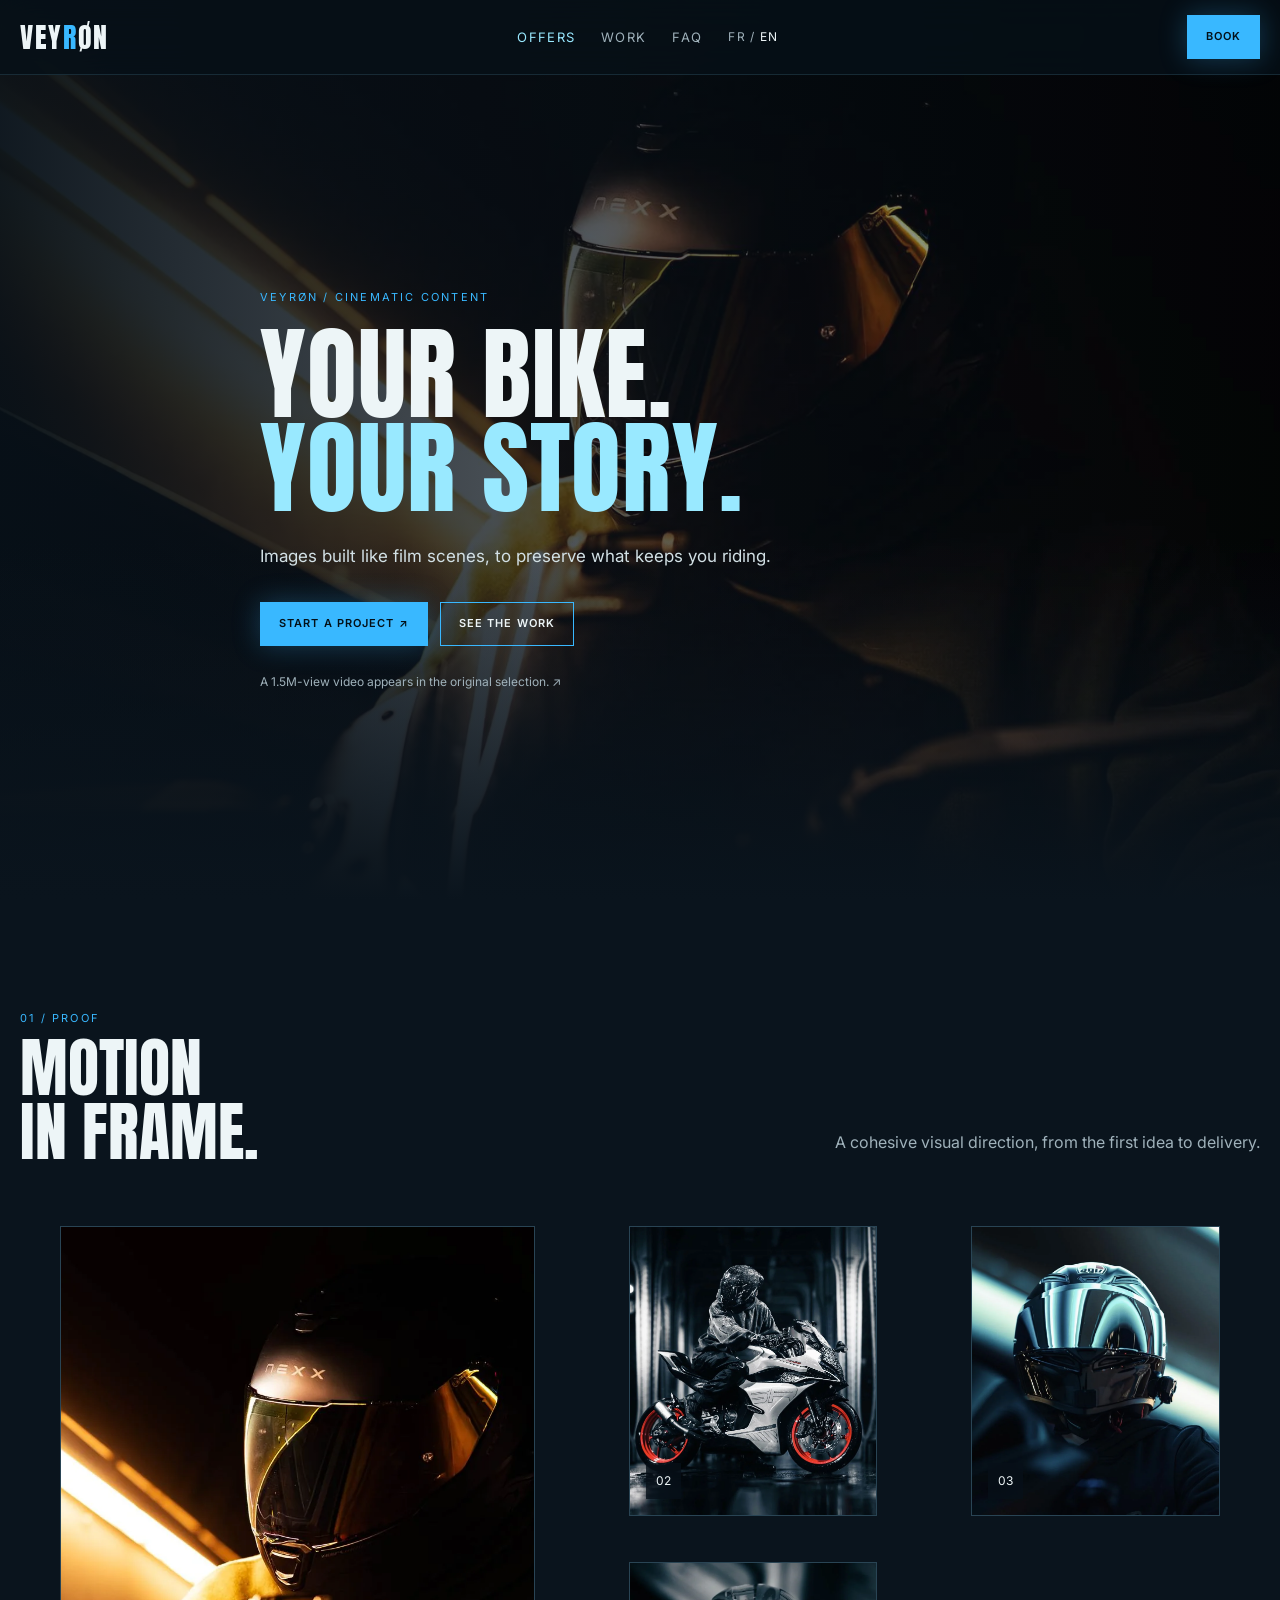
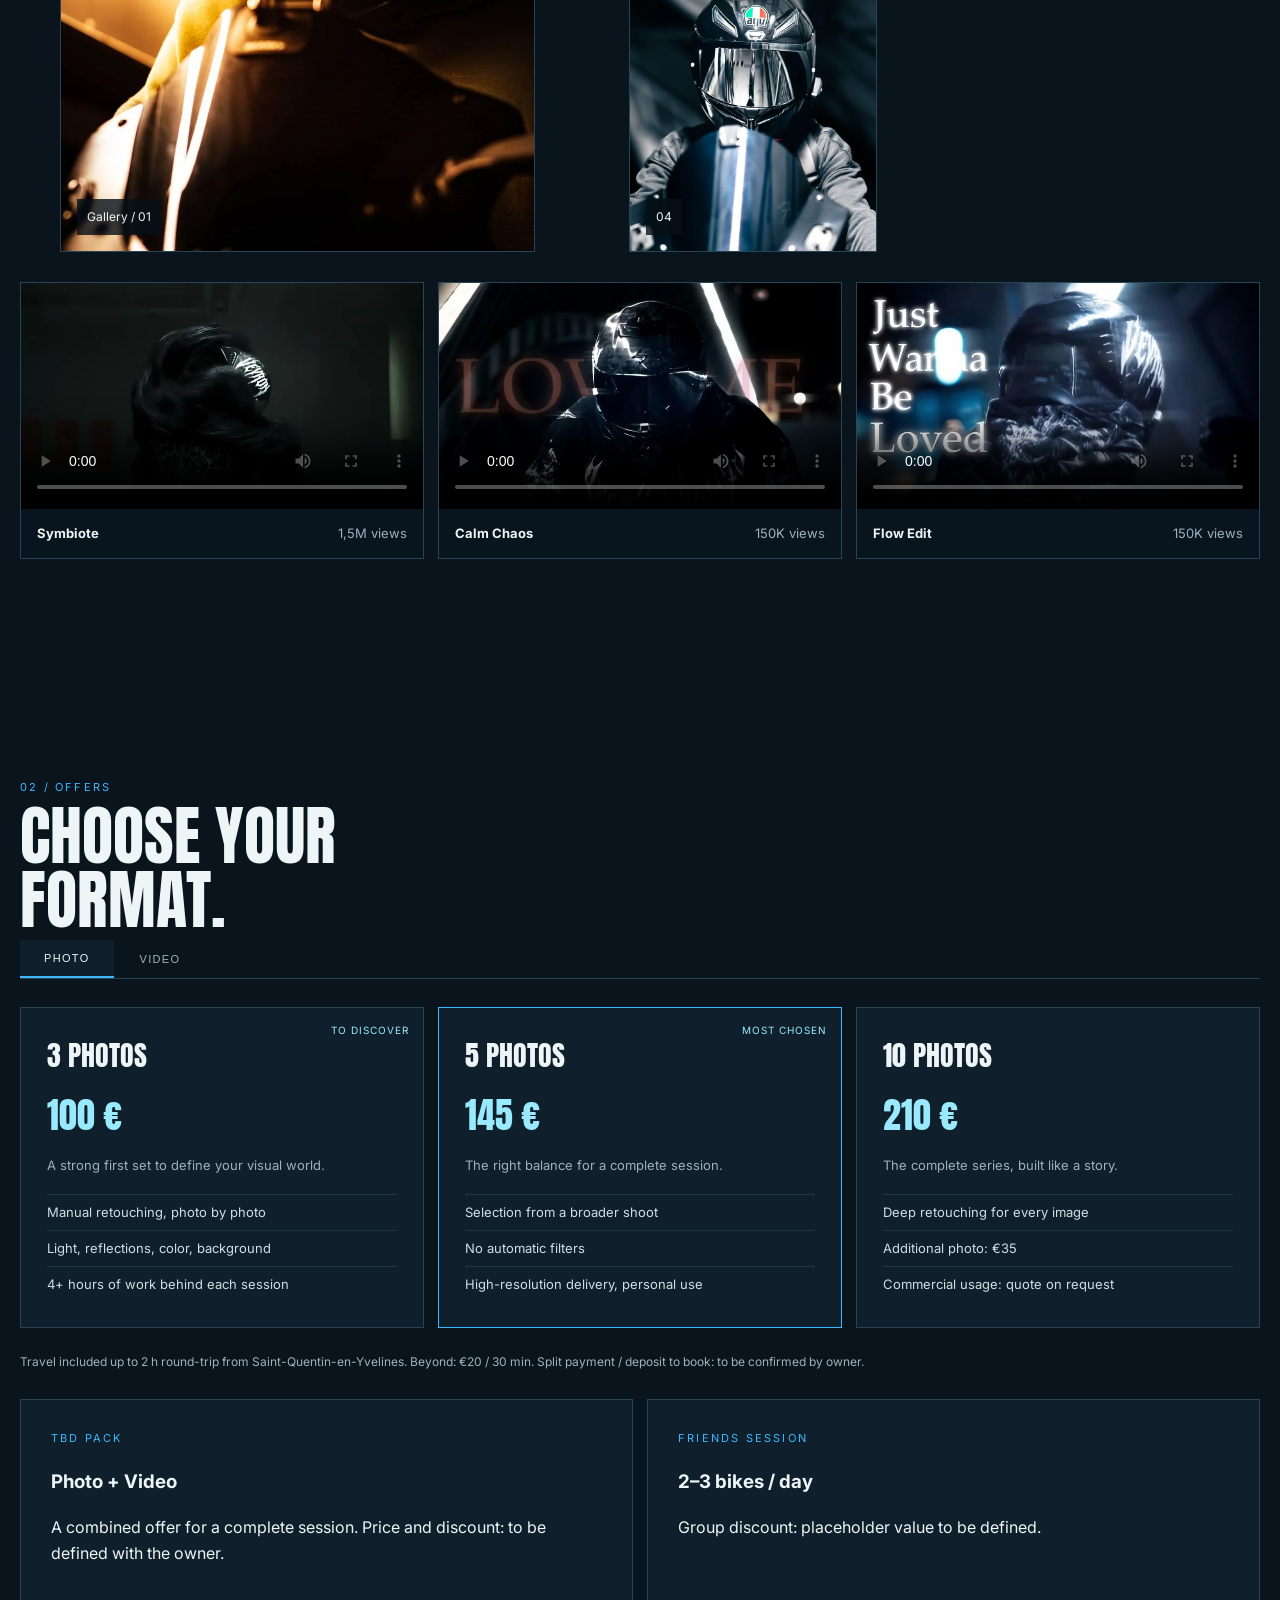
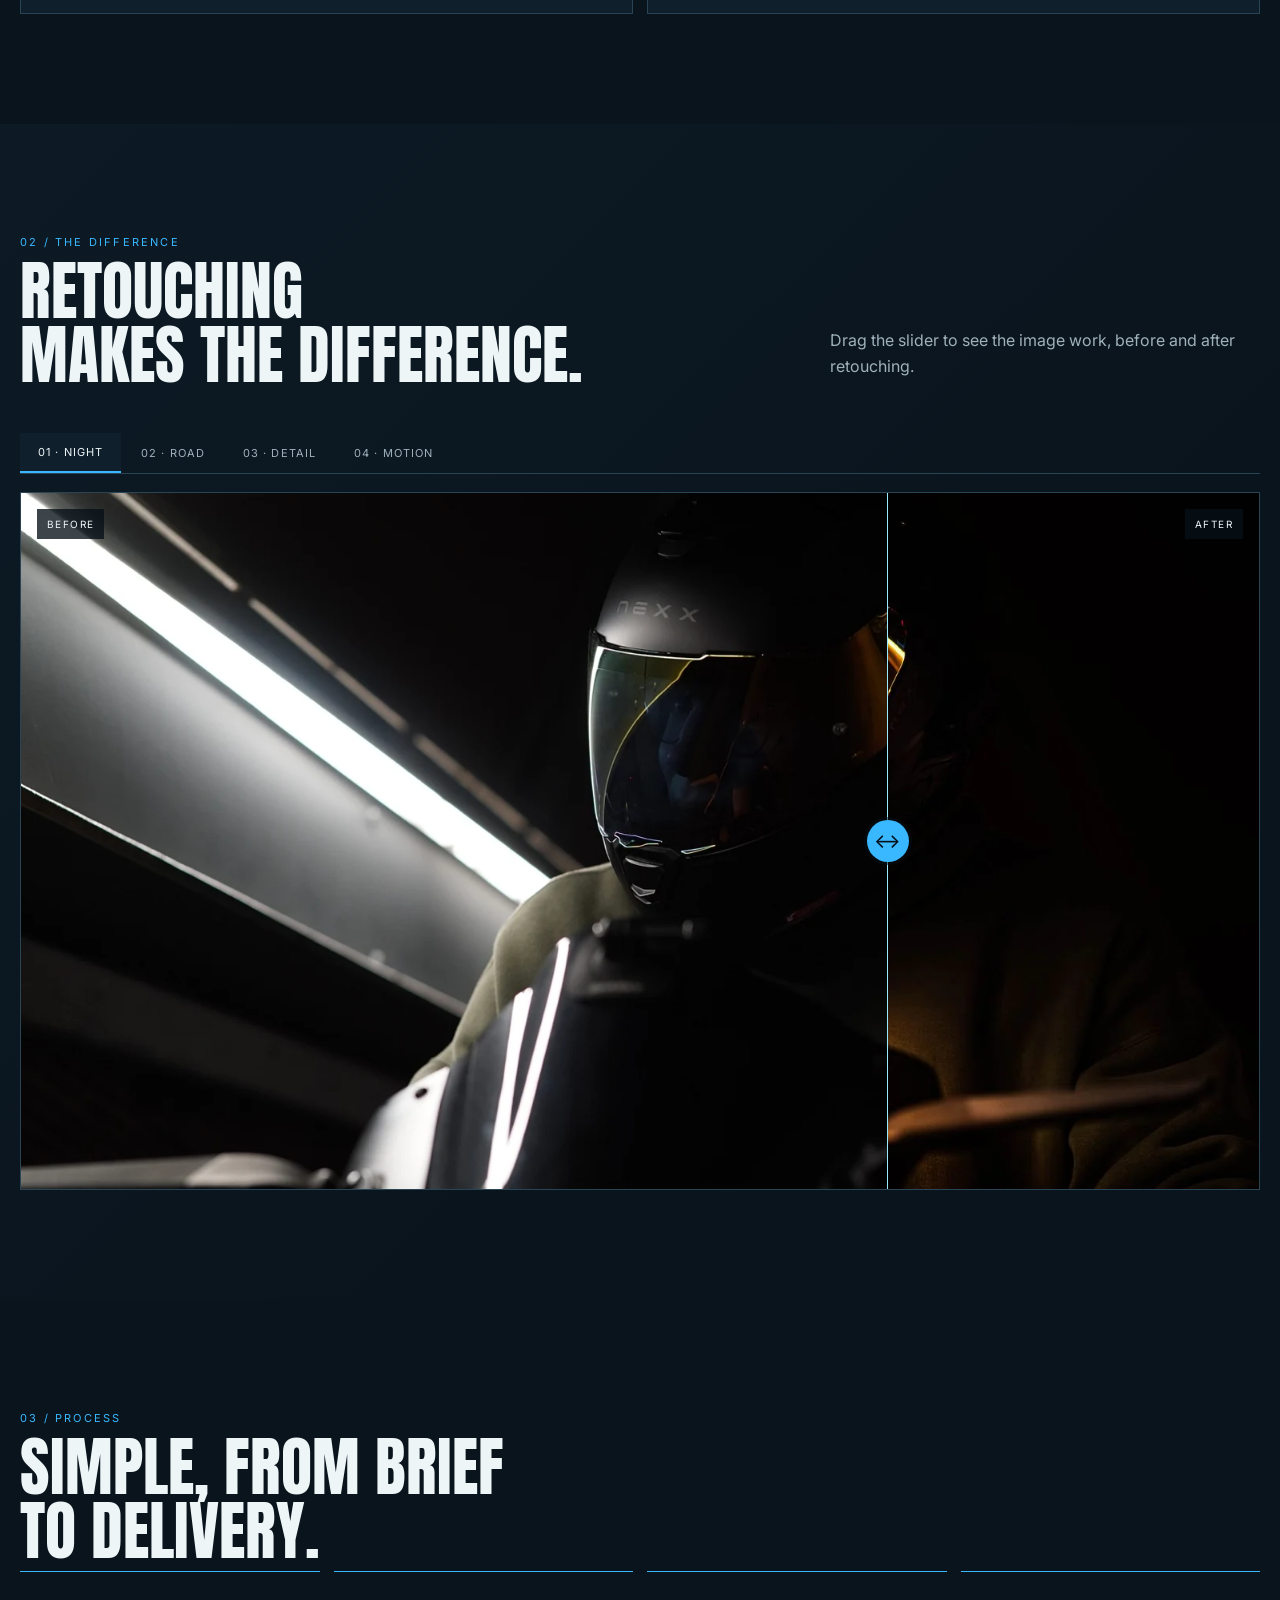
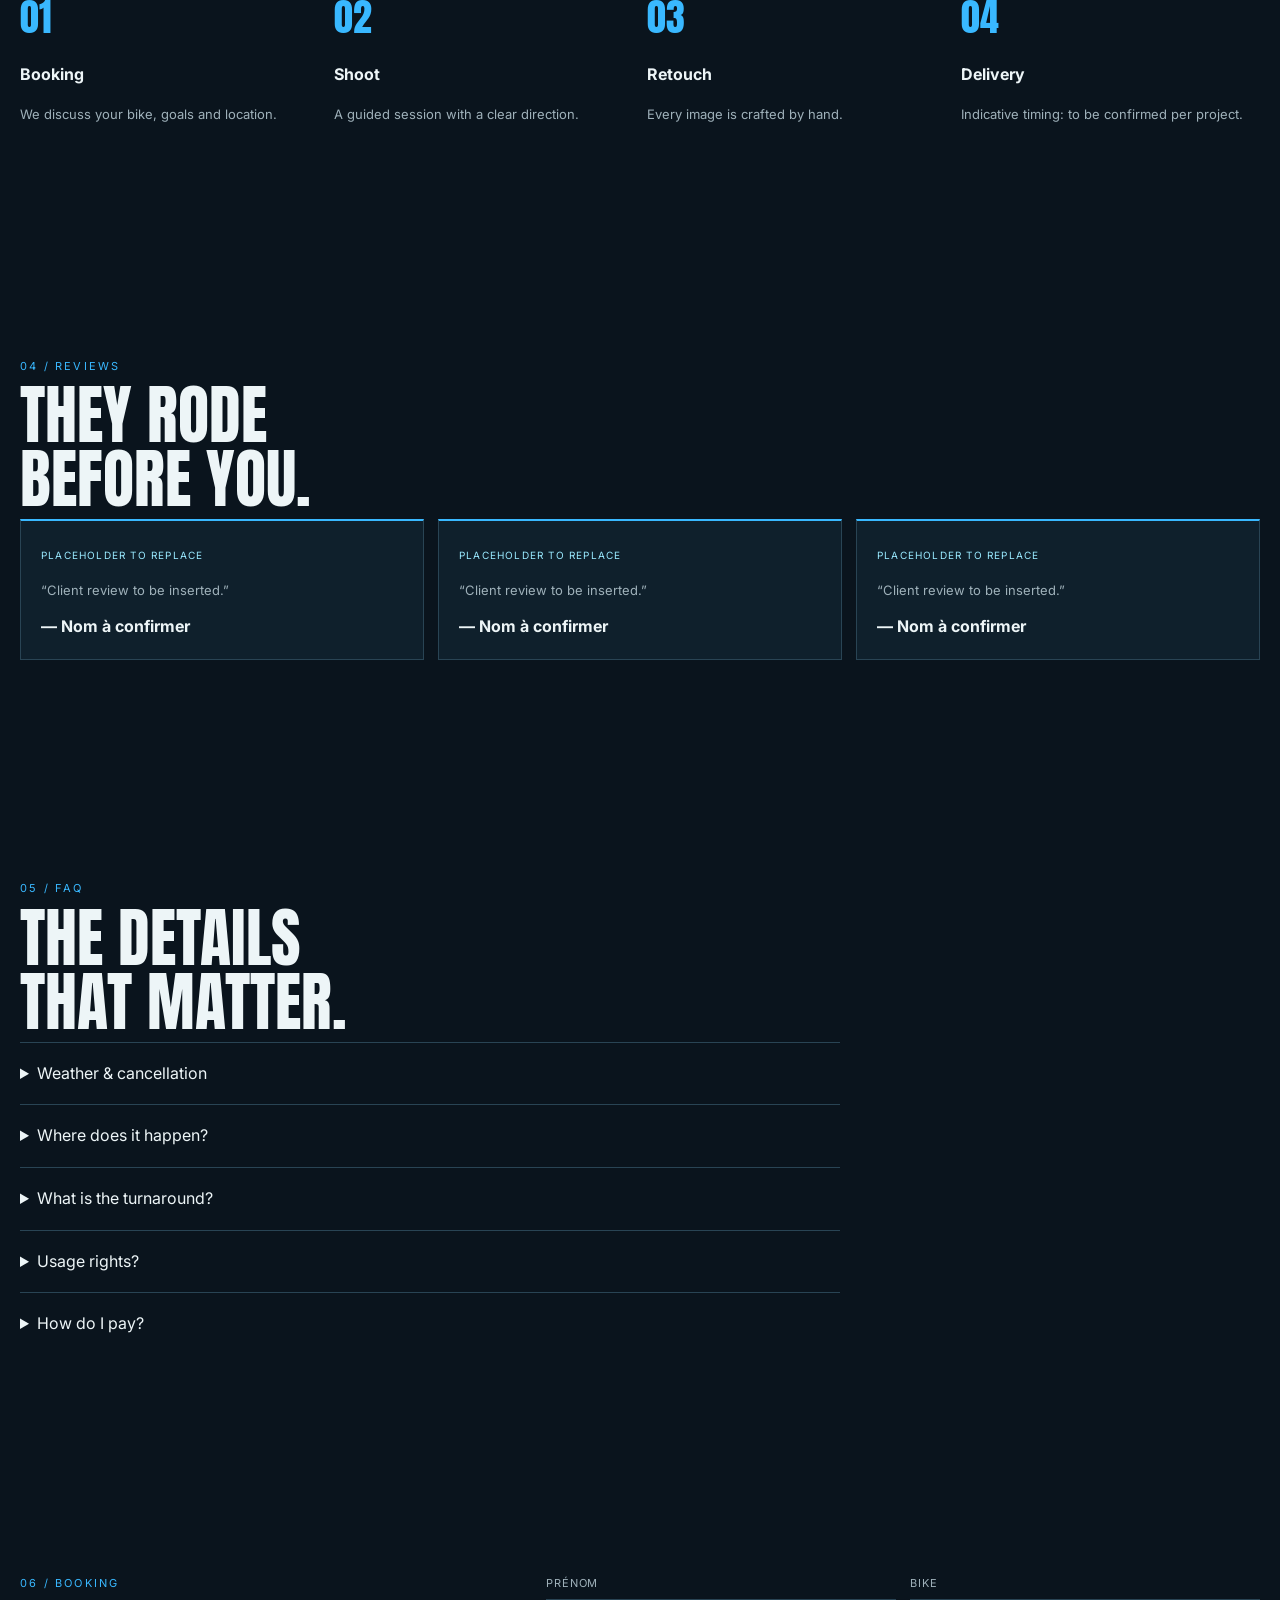
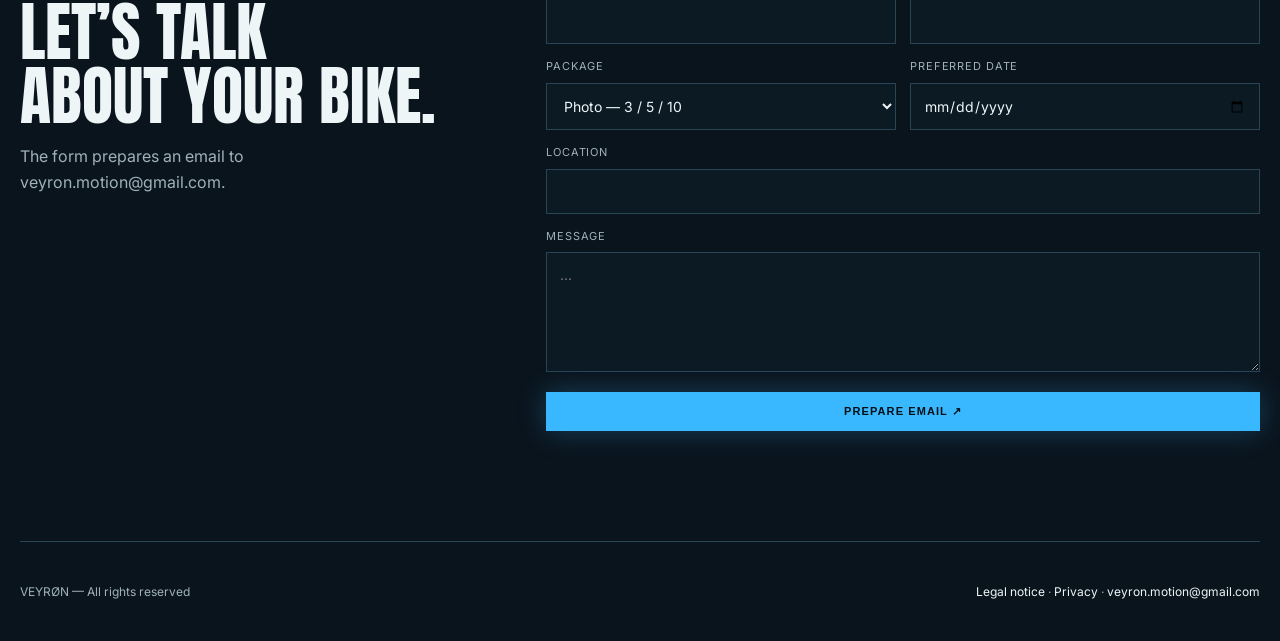
==== commit f3a3c5b1: "Add files via upload" ====
--- a/index.html
+++ b/index.html
@@ -1,147 +1 @@
-<!DOCTYPE html>
-<html lang="fr">
-<head>
-<meta charset="UTF-8">
-<meta name="viewport" content="width=device-width, initial-scale=1.0">
-<title>VEYRØN</title>
-<style>
-  @import url('https://fonts.googleapis.com/css2?family=Anton&family=Inter:wght@300;400;500&display=swap');
-
-  :root{
-    --bg: #0A0D13;
-    --card: #131B26;
-    --card-border: rgba(255,255,255,0.07);
-    --text: #F3F5F8;
-    --muted: #7C93A8;
-    --line: rgba(255,255,255,0.08);
-    --accent: #5FA8E0;
-    --accent-soft: rgba(95,168,224,0.30);
-  }
-
-  *{ box-sizing:border-box; }
-
-  html, body{ height:100%; }
-
-  body{
-    margin:0;
-    background:var(--bg);
-    color:var(--text);
-    font-family:'Inter', sans-serif;
-    font-weight:300;
-    -webkit-font-smoothing:antialiased;
-    display:flex;
-    align-items:center;
-    justify-content:center;
-    padding:24px;
-  }
-
-  body::before{
-    content:'';
-    position:fixed;
-    inset:0;
-    z-index:-1;
-    background:
-      radial-gradient(ellipse 900px 500px at 50% 0%, rgba(95,168,224,0.10) 0%, transparent 60%),
-      linear-gradient(180deg, rgba(10,13,19,0.94) 0%, rgba(10,13,19,0.90) 40%, rgba(10,13,19,0.97) 100%);
-  }
-
-  .wrap{
-    text-align:center;
-    max-width:420px;
-    width:100%;
-  }
-
-  .wordmark{
-    font-family:'Anton', sans-serif;
-    font-weight:400;
-    font-size:clamp(42px, 10vw, 60px);
-    letter-spacing:0.03em;
-    margin:0;
-    background:linear-gradient(90deg, #FFFFFF 0%, #FFFFFF 45%, var(--accent) 100%);
-    -webkit-background-clip:text;
-    background-clip:text;
-    color:transparent;
-    animation:neonPulse 4s ease-in-out infinite;
-  }
-
-  @keyframes neonPulse{
-    0%, 100%{ filter:drop-shadow(0 0 14px rgba(95,168,224,0.30)); }
-    50%{ filter:drop-shadow(0 0 24px rgba(95,168,224,0.55)); }
-  }
-
-  .tagline{
-    font-size:11px;
-    letter-spacing:0.32em;
-    text-transform:uppercase;
-    color:var(--muted);
-    margin:16px 0 48px;
-    font-weight:400;
-  }
-
-  .lang-grid{
-    display:grid;
-    grid-template-columns:1fr 1fr;
-    gap:16px;
-  }
-
-  .lang-card{
-    background:var(--card);
-    border:1px solid var(--accent);
-    border-radius:16px;
-    padding:28px 16px;
-    text-decoration:none;
-    color:var(--text);
-    display:block;
-    animation:glowPulse 3.5s ease-in-out infinite;
-    transition:transform .2s ease;
-  }
-
-  .lang-card:hover{ transform:translateY(-2px); }
-
-  .lang-card:nth-child(2){ animation-delay:.4s; }
-
-  @keyframes glowPulse{
-    0%, 100%{ box-shadow:0 0 0 1px var(--accent), 0 0 22px var(--accent-soft), 0 8px 24px rgba(0,0,0,0.35); }
-    50%{ box-shadow:0 0 0 1px var(--accent), 0 0 38px rgba(95,168,224,0.5), 0 8px 24px rgba(0,0,0,0.35); }
-  }
-
-  .lang-code{
-    font-family:'Anton', sans-serif;
-    font-weight:400;
-    font-size:28px;
-    letter-spacing:0.04em;
-    margin:0 0 6px;
-  }
-
-  .lang-label{
-    font-size:12px;
-    color:var(--muted);
-    margin:0;
-  }
-
-  @media (prefers-reduced-motion: reduce){
-    .wordmark, .lang-card{ animation:none; }
-    .lang-card{ box-shadow:0 0 0 1px var(--accent), 0 0 22px var(--accent-soft), 0 8px 24px rgba(0,0,0,0.35); }
-  }
-</style>
-</head>
-<body>
-
-  <div class="wrap">
-    <p class="wordmark">VEYRØN</p>
-    <p class="tagline">Cinematic Content</p>
-
-    <div class="lang-grid">
-      <a class="lang-card" href="fr.html">
-        <p class="lang-code">FR</p>
-        <p class="lang-label">Français</p>
-      </a>
-      <a class="lang-card" href="en.html">
-        <p class="lang-code">EN</p>
-        <p class="lang-label">English</p>
-      </a>
-    </div>
-  </div>
-
-</body>
-</html>
+<!doctype html><html lang="fr"><head><meta charset="utf-8"><meta name="viewport" content="width=device-width,initial-scale=1"><title>VEYRØN — Cinematic Content</title><meta name="description" content="VEYRØN motorcycle photo and video content."><link rel="stylesheet" href="styles.css"></head><body><main class="hero"><div class="wrap hero-content"><div class="eyebrow">VEYRØN / CINEMATIC CONTENT</div><h1>Choose<br><em>your language.</em></h1><p>Motorcycle photo & video content.</p><div class="hero-actions"><a class="button primary" href="fr.html">Français ↗</a><a class="button" href="en.html">English ↗</a></div></div></main><script>const l=(navigator.language||'fr').toLowerCase();if(!sessionStorage.getItem('langChosen')){location.replace(l.startsWith('fr')?'fr.html':'en.html');}</script></body></html>
--- a/styles.css
+++ b/styles.css
@@ -0,0 +1,12 @@
+@import url('https://fonts.googleapis.com/css2?family=Anton&family=Inter:wght@300;400;500;600&display=swap');
+:root{--ink:#071018;--night:#0a141d;--panel:#0f202c;--line:#294454;--white:#edf5f7;--muted:#9fb1ba;--blue:#39b8ff;--cyan:#99e9ff;--max:1240px}*{box-sizing:border-box}html{scroll-behavior:smooth}body{margin:0;background:var(--night);color:var(--white);font-family:Inter,sans-serif;font-weight:400;line-height:1.6}body:before{content:"";position:fixed;inset:0;pointer-events:none;opacity:.14;background:linear-gradient(115deg,transparent 0 48%,rgba(87,171,201,.12) 48.2% 48.3%,transparent 48.5%)}a{color:inherit;text-decoration:none}.wrap{width:min(calc(100% - 40px),var(--max));margin:auto}.nav{position:fixed;z-index:5;top:0;left:0;right:0;background:rgba(7,16,24,.82);backdrop-filter:blur(18px);border-bottom:1px solid rgba(103,168,193,.18)}.nav-inner{height:74px;display:flex;align-items:center;justify-content:space-between;gap:24px}.logo{font:28px Anton,sans-serif;letter-spacing:.06em}.logo span{color:var(--blue)}.nav-links{display:flex;gap:26px;align-items:center;font-size:13px;color:var(--muted);text-transform:uppercase;letter-spacing:.1em}.nav-links a:hover{color:var(--cyan)}.lang{font-size:12px;color:var(--muted)}.active{color:var(--white)}.button{display:inline-flex;align-items:center;justify-content:center;border:1px solid var(--blue);padding:12px 18px;text-transform:uppercase;letter-spacing:.1em;font-size:11px;font-weight:600}.button.primary{background:var(--blue);color:#031018;box-shadow:0 0 28px rgba(57,184,255,.28)}.hero{min-height:100vh;padding:170px 0 90px;display:grid;align-items:end;position:relative;overflow:hidden;background:linear-gradient(90deg,rgba(7,16,24,.96) 0%,rgba(7,16,24,.70) 46%,rgba(7,16,24,.2) 100%),url('images/media-01.webp') center/cover}.hero:after{content:"";position:absolute;inset:auto 0 0;height:40%;background:linear-gradient(transparent,var(--night))}.hero-content{position:relative;z-index:1;max-width:760px}.eyebrow{color:var(--blue);font-size:11px;letter-spacing:.2em;text-transform:uppercase}.hero h1{font:clamp(54px,8vw,112px)/.92 Anton,sans-serif;margin:20px 0 28px;letter-spacing:.01em;text-transform:uppercase}.hero h1 em{font-style:normal;color:var(--cyan)}.hero p{max-width:560px;color:#d2e0e5;font-size:17px}.hero-actions{display:flex;gap:12px;flex-wrap:wrap;margin-top:32px}.proof{margin-top:26px;color:var(--muted);font-size:12px}.section{padding:110px 0}.section-head{display:flex;justify-content:space-between;gap:30px;align-items:end;margin-bottom:38px}.section h2{font:clamp(36px,5vw,64px)/1 Anton,sans-serif;text-transform:uppercase;margin:8px 0}.section-intro{max-width:430px;color:var(--muted)}.media-grid{display:grid;grid-template-columns:1.35fr .8fr .8fr;gap:14px}.media-card{position:relative;min-height:290px;overflow:hidden;background:#10232d;border:1px solid var(--line)}.media-card:first-child{grid-row:span 2;min-height:594px}.media-card img{height:100%;width:100%;object-fit:cover;display:block;transition:transform .6s}.media-card:hover img{transform:scale(1.04)}.media-label{position:absolute;bottom:16px;left:16px;padding:8px 10px;background:rgba(7,16,24,.8);font-size:12px}.video-row{display:grid;grid-template-columns:repeat(3,1fr);gap:14px;margin-top:14px}.video-card{background:#09151e;border:1px solid var(--line)}.video-card video{width:100%;aspect-ratio:16/9;display:block;background:#071018}.video-card div{padding:14px 16px;display:flex;justify-content:space-between;font-size:13px}.video-card span{color:var(--muted)}.tabs{display:flex;gap:2px;border-bottom:1px solid var(--line);margin-bottom:28px}.tab{border:0;background:transparent;color:var(--muted);padding:12px 24px;text-transform:uppercase;letter-spacing:.12em;font-size:11px;cursor:pointer}.tab.on{color:var(--white);background:var(--panel);border-bottom:2px solid var(--blue)}.plans{display:grid;grid-template-columns:repeat(3,1fr);gap:14px}.plan{padding:26px;background:var(--panel);border:1px solid var(--line);position:relative}.plan.featured{border-color:var(--blue);transform:translateY(-10px)}.badge{position:absolute;right:14px;top:14px;color:var(--cyan);font-size:10px;text-transform:uppercase;letter-spacing:.1em}.plan h3{font:28px Anton,sans-serif;text-transform:uppercase;margin:0 0 4px}.price{font:36px Anton,sans-serif;color:var(--cyan);margin:12px 0}.plan p{color:var(--muted);font-size:13px}.plan ul{padding:0;margin:18px 0 0;list-style:none;color:#d0dee3;font-size:13px}.plan li{padding:7px 0;border-top:1px solid rgba(160,210,225,.12)}.note{color:var(--muted);font-size:12px;margin-top:24px}.hidden{display:none}.split{display:grid;grid-template-columns:1fr 1fr;gap:14px}.split-card{background:var(--panel);border:1px solid var(--line);padding:30px}.split-card img{width:100%;aspect-ratio:16/9;object-fit:cover}.steps,.reviews{display:grid;grid-template-columns:repeat(4,1fr);gap:14px}.step,.review{border-top:1px solid var(--blue);padding-top:16px}.step strong{font:38px Anton,sans-serif;color:var(--blue)}.step h3{font-size:16px}.step p,.review p{font-size:13px;color:var(--muted)}.reviews{grid-template-columns:repeat(3,1fr)}.review{background:var(--panel);padding:20px;border:1px solid var(--line);border-top:2px solid var(--blue)}.review .placeholder{color:var(--cyan);font-size:10px;text-transform:uppercase;letter-spacing:.12em}.faq{max-width:820px}.faq details{border-top:1px solid var(--line);padding:18px 0}.faq summary{cursor:pointer;font-size:16px}.faq p{color:var(--muted);font-size:14px;max-width:680px}.booking{display:grid;grid-template-columns:.8fr 1.2fr;gap:50px;align-items:start}.form{display:grid;grid-template-columns:1fr 1fr;gap:14px}.form label{font-size:11px;color:var(--muted);text-transform:uppercase;letter-spacing:.08em}.form input,.form select,.form textarea{width:100%;margin-top:7px;background:#0c1a24;border:1px solid var(--line);color:var(--white);padding:13px;font:14px Inter}.form textarea{min-height:120px;resize:vertical}.full{grid-column:1/-1}.footer{border-top:1px solid var(--line);padding:40px 0;color:var(--muted);font-size:12px;display:flex;justify-content:space-between;gap:20px}.footer a{color:var(--white)}@media(max-width:760px){.wrap{width:min(calc(100% - 28px),var(--max))}.nav-links{display:none}.nav-inner{height:64px}.hero{padding-top:130px;min-height:92vh}.hero h1{font-size:60px}.section{padding:75px 0}.section-head{display:block}.media-grid,.video-row,.plans,.split,.booking{grid-template-columns:1fr}.media-card:first-child{grid-row:auto;min-height:360px}.media-card{min-height:230px}.plan.featured{transform:none}.steps{grid-template-columns:1fr 1fr}.reviews{grid-template-columns:1fr}.form{grid-template-columns:1fr}.full{grid-column:auto}.footer{display:block}.footer>*{margin-bottom:14px}}
+
+/* Before / after comparison */
+.comparison-section{background:linear-gradient(135deg,rgba(15,32,44,.52),transparent 65%)}.compare-tabs{display:flex;gap:2px;flex-wrap:wrap;border-bottom:1px solid var(--line);margin-bottom:18px}.compare-tab{border:0;background:transparent;color:var(--muted);padding:12px 18px;text-transform:uppercase;letter-spacing:.1em;font:11px Inter,sans-serif;cursor:pointer}.compare-tab:hover,.compare-tab.on{color:var(--white);background:var(--panel);border-bottom:2px solid var(--blue)}.comparison-viewer{display:none}.comparison-viewer.on{display:block}.compare-frame{position:relative;overflow:hidden;aspect-ratio:16/9;background:#071018;border:1px solid var(--line);isolation:isolate}.compare-image{position:absolute;inset:0;width:100%;height:100%;object-fit:cover;display:block}.compare-before{position:absolute;inset:0;width:var(--position);overflow:hidden;z-index:2;border-right:1px solid var(--cyan)}.compare-before .compare-image{width:100vw;max-width:none}.compare-label{position:absolute;top:16px;z-index:3;padding:7px 10px;background:rgba(7,16,24,.78);font-size:10px;text-transform:uppercase;letter-spacing:.14em}.before-label{left:16px}.after-label{right:16px}.compare-range{position:absolute;inset:0;width:100%;height:100%;margin:0;opacity:0;cursor:ew-resize;z-index:4}.compare-range:focus-visible{opacity:.14;outline:2px solid var(--cyan);outline-offset:-3px}.compare-frame:after{content:'↔';position:absolute;z-index:3;left:var(--position);top:50%;transform:translate(-50%,-50%);width:42px;height:42px;border-radius:50%;display:grid;place-items:center;background:var(--blue);color:#031018;font-size:20px;pointer-events:none;box-shadow:0 0 0 3px rgba(7,16,24,.5)}
+@media(max-width:760px){.compare-tab{padding:10px 12px;font-size:10px}.compare-frame{aspect-ratio:4/3}.compare-label{top:10px}.before-label{left:10px}.after-label{right:10px}}
+
+/* Premium motion layer — discreet night-blue neon */
+.sr-only{position:absolute;width:1px;height:1px;padding:0;margin:-1px;overflow:hidden;clip:rect(0,0,0,0);white-space:nowrap;border:0}.menu-toggle{display:none}.nav.scrolled{background:rgba(7,16,24,.96);border-color:rgba(57,184,255,.34);box-shadow:0 8px 30px rgba(0,0,0,.18)}.nav-links a.section-active{color:var(--cyan)}
+.will-reveal{opacity:0;transform:translateY(18px);transition:opacity .65s ease var(--reveal-delay),transform .65s cubic-bezier(.2,.7,.2,1) var(--reveal-delay)}.will-reveal.is-visible{opacity:1;transform:none}.hero-content>*{opacity:0;transform:translateY(16px)}.hero-ready .hero-content>*{animation:heroIn .75s cubic-bezier(.2,.7,.2,1) forwards}.hero-ready .hero-content .eyebrow{animation-delay:.08s}.hero-ready .hero-content h1{animation-delay:.16s}.hero-ready .hero-content p{animation-delay:.25s}.hero-ready .hero-content .hero-actions{animation-delay:.34s}.hero-ready .hero-content .proof{animation-delay:.43s}@keyframes heroIn{to{opacity:1;transform:none}}.hero{background-position:center calc(50% + var(--hero-shift,0px))}.button.primary{position:relative;overflow:hidden}.button.primary:after{content:"";position:absolute;inset:0;background:linear-gradient(105deg,transparent 25%,rgba(255,255,255,.48) 48%,transparent 70%);transform:translateX(-120%);animation:sweep 4.5s ease-in-out infinite}.nav .button.primary:before{content:"";position:absolute;inset:-4px;border-radius:inherit;box-shadow:0 0 0 0 rgba(57,184,255,.5);animation:pulse 2.8s ease-out infinite}@keyframes sweep{0%,58%{transform:translateX(-120%)}75%,100%{transform:translateX(120%)}}@keyframes pulse{0%,65%,100%{box-shadow:0 0 0 0 rgba(57,184,255,0)}78%{box-shadow:0 0 0 8px rgba(57,184,255,.16)}}.plan{transition:transform .35s ease,box-shadow .35s ease,border-color .35s ease}.plan:hover{transform:translateY(-7px);border-color:rgba(57,184,255,.72);box-shadow:0 16px 40px rgba(0,0,0,.25),0 0 28px rgba(57,184,255,.16)}.plan.featured:hover{transform:translateY(-16px)}.badge{overflow:hidden}.featured .badge:after{content:"";position:absolute;inset:0;background:linear-gradient(110deg,transparent 25%,rgba(153,233,255,.6) 48%,transparent 70%);transform:translateX(-130%);animation:badgeShimmer 3.8s ease-in-out infinite}@keyframes badgeShimmer{0%,52%{transform:translateX(-130%)}75%,100%{transform:translateX(130%)}}.tab-enter{animation:tabIn .35s ease both}@keyframes tabIn{from{opacity:.2;transform:translateY(5px)}to{opacity:1;transform:none}}.comparison-viewer{opacity:0;transform:translateY(5px);transition:opacity .35s ease,transform .35s ease}.comparison-viewer.on{display:block;opacity:1;transform:none}.compare-frame:after{transition:box-shadow .25s ease,transform .25s ease}.compare-frame:has(.compare-range:hover):after,.compare-range:focus-visible + *:after{box-shadow:0 0 0 5px rgba(57,184,255,.2),0 0 24px rgba(57,184,255,.6);transform:translate(-50%,-50%) scale(1.08)}.faq details{overflow:hidden;transition:padding .26s ease}.faq details p{max-height:0;overflow:hidden;margin:0;opacity:0;transform:translateY(-5px);transition:max-height .26s ease,opacity .22s ease,transform .26s ease}.faq details.faq-open p{max-height:160px;margin-top:10px;opacity:1;transform:none}.no-js .hero-content>*{opacity:1;transform:none}.no-js .will-reveal{opacity:1;transform:none}.no-js .menu-toggle{display:none}
+@media(max-width:760px){.menu-toggle{display:grid;gap:4px;width:38px;height:38px;place-content:center;background:transparent;border:1px solid var(--line);color:var(--white);cursor:pointer;order:3}.menu-toggle span{display:block;width:16px;height:1px;background:currentColor;transition:transform .25s ease,opacity .25s ease}.nav-inner>.nav-links{position:absolute;top:64px;left:14px;right:14px;display:flex;flex-direction:column;align-items:stretch;gap:0;padding:8px;background:rgba(7,16,24,.98);border:1px solid var(--line);box-shadow:0 16px 30px rgba(0,0,0,.35);opacity:0;transform:translateY(-8px);pointer-events:none;transition:opacity .25s ease,transform .25s ease}.nav-inner>.nav-links.is-open{opacity:1;transform:none;pointer-events:auto}.nav-inner>.nav-links>a{padding:12px 14px;border-bottom:1px solid rgba(160,210,225,.1)}.nav-inner>.nav-links .lang{padding:12px 14px}.nav-inner>.button.primary{order:2;margin-left:auto;margin-right:8px;padding:9px 11px;font-size:10px}.nav-inner>.menu-toggle{order:3}.nav-inner>.menu-toggle[aria-expanded=true] span:first-child{transform:translateY(5px) rotate(45deg)}.nav-inner>.menu-toggle[aria-expanded=true] span:nth-child(2){opacity:0}.nav-inner>.menu-toggle[aria-expanded=true] span:last-child{transform:translateY(-5px) rotate(-45deg)}}
+@media(prefers-reduced-motion:reduce){*,*:before,*:after{animation-duration:.001ms!important;animation-iteration-count:1!important;scroll-behavior:auto!important;transition-duration:.001ms!important}.hero{background-position:center}.will-reveal{opacity:1;transform:none}.hero-content>*{opacity:1;transform:none}.button.primary:after,.button.primary:before,.featured .badge:after{display:none}}
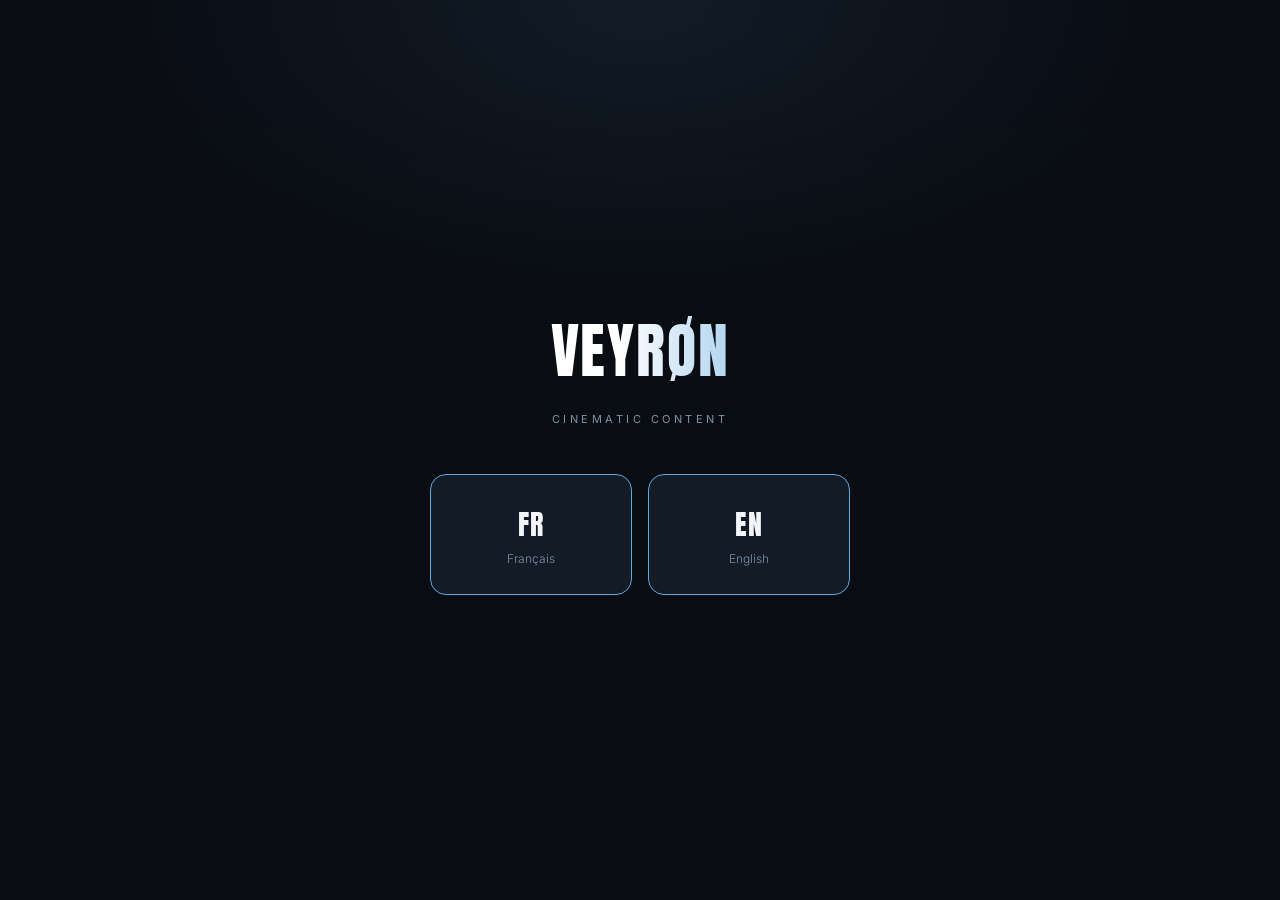
==== commit 06d13ab0: "Add files via upload" ====
--- a/index.html
+++ b/index.html
@@ -1 +1,147 @@
-<!doctype html><html lang="fr"><head><meta charset="utf-8"><meta name="viewport" content="width=device-width,initial-scale=1"><title>VEYRØN — Cinematic Content</title><meta name="description" content="VEYRØN motorcycle photo and video content."><link rel="stylesheet" href="styles.css"></head><body><main class="hero"><div class="wrap hero-content"><div class="eyebrow">VEYRØN / CINEMATIC CONTENT</div><h1>Choose<br><em>your language.</em></h1><p>Motorcycle photo & video content.</p><div class="hero-actions"><a class="button primary" href="fr.html">Français ↗</a><a class="button" href="en.html">English ↗</a></div></div></main><script>const l=(navigator.language||'fr').toLowerCase();if(!sessionStorage.getItem('langChosen')){location.replace(l.startsWith('fr')?'fr.html':'en.html');}</script></body></html>
+<!DOCTYPE html>
+<html lang="fr">
+<head>
+<meta charset="UTF-8">
+<meta name="viewport" content="width=device-width, initial-scale=1.0">
+<title>VEYRØN</title>
+<style>
+  @import url('https://fonts.googleapis.com/css2?family=Anton&family=Inter:wght@300;400;500&display=swap');
+
+  :root{
+    --bg: #0A0D13;
+    --card: #131B26;
+    --card-border: rgba(255,255,255,0.07);
+    --text: #F3F5F8;
+    --muted: #7C93A8;
+    --line: rgba(255,255,255,0.08);
+    --accent: #5FA8E0;
+    --accent-soft: rgba(95,168,224,0.30);
+  }
+
+  *{ box-sizing:border-box; }
+
+  html, body{ height:100%; }
+
+  body{
+    margin:0;
+    background:var(--bg);
+    color:var(--text);
+    font-family:'Inter', sans-serif;
+    font-weight:300;
+    -webkit-font-smoothing:antialiased;
+    display:flex;
+    align-items:center;
+    justify-content:center;
+    padding:24px;
+  }
+
+  body::before{
+    content:'';
+    position:fixed;
+    inset:0;
+    z-index:-1;
+    background:
+      radial-gradient(ellipse 900px 500px at 50% 0%, rgba(95,168,224,0.10) 0%, transparent 60%),
+      linear-gradient(180deg, rgba(10,13,19,0.94) 0%, rgba(10,13,19,0.90) 40%, rgba(10,13,19,0.97) 100%);
+  }
+
+  .wrap{
+    text-align:center;
+    max-width:420px;
+    width:100%;
+  }
+
+  .wordmark{
+    font-family:'Anton', sans-serif;
+    font-weight:400;
+    font-size:clamp(42px, 10vw, 60px);
+    letter-spacing:0.03em;
+    margin:0;
+    background:linear-gradient(90deg, #FFFFFF 0%, #FFFFFF 45%, var(--accent) 100%);
+    -webkit-background-clip:text;
+    background-clip:text;
+    color:transparent;
+    animation:neonPulse 4s ease-in-out infinite;
+  }
+
+  @keyframes neonPulse{
+    0%, 100%{ filter:drop-shadow(0 0 14px rgba(95,168,224,0.30)); }
+    50%{ filter:drop-shadow(0 0 24px rgba(95,168,224,0.55)); }
+  }
+
+  .tagline{
+    font-size:11px;
+    letter-spacing:0.32em;
+    text-transform:uppercase;
+    color:var(--muted);
+    margin:16px 0 48px;
+    font-weight:400;
+  }
+
+  .lang-grid{
+    display:grid;
+    grid-template-columns:1fr 1fr;
+    gap:16px;
+  }
+
+  .lang-card{
+    background:var(--card);
+    border:1px solid var(--accent);
+    border-radius:16px;
+    padding:28px 16px;
+    text-decoration:none;
+    color:var(--text);
+    display:block;
+    animation:glowPulse 3.5s ease-in-out infinite;
+    transition:transform .2s ease;
+  }
+
+  .lang-card:hover{ transform:translateY(-2px); }
+
+  .lang-card:nth-child(2){ animation-delay:.4s; }
+
+  @keyframes glowPulse{
+    0%, 100%{ box-shadow:0 0 0 1px var(--accent), 0 0 22px var(--accent-soft), 0 8px 24px rgba(0,0,0,0.35); }
+    50%{ box-shadow:0 0 0 1px var(--accent), 0 0 38px rgba(95,168,224,0.5), 0 8px 24px rgba(0,0,0,0.35); }
+  }
+
+  .lang-code{
+    font-family:'Anton', sans-serif;
+    font-weight:400;
+    font-size:28px;
+    letter-spacing:0.04em;
+    margin:0 0 6px;
+  }
+
+  .lang-label{
+    font-size:12px;
+    color:var(--muted);
+    margin:0;
+  }
+
+  @media (prefers-reduced-motion: reduce){
+    .wordmark, .lang-card{ animation:none; }
+    .lang-card{ box-shadow:0 0 0 1px var(--accent), 0 0 22px var(--accent-soft), 0 8px 24px rgba(0,0,0,0.35); }
+  }
+</style>
+</head>
+<body>
+
+  <div class="wrap">
+    <p class="wordmark">VEYRØN</p>
+    <p class="tagline">Cinematic Content</p>
+
+    <div class="lang-grid">
+      <a class="lang-card" href="fr.html">
+        <p class="lang-code">FR</p>
+        <p class="lang-label">Français</p>
+      </a>
+      <a class="lang-card" href="en.html">
+        <p class="lang-code">EN</p>
+        <p class="lang-label">English</p>
+      </a>
+    </div>
+  </div>
+
+</body>
+</html>
